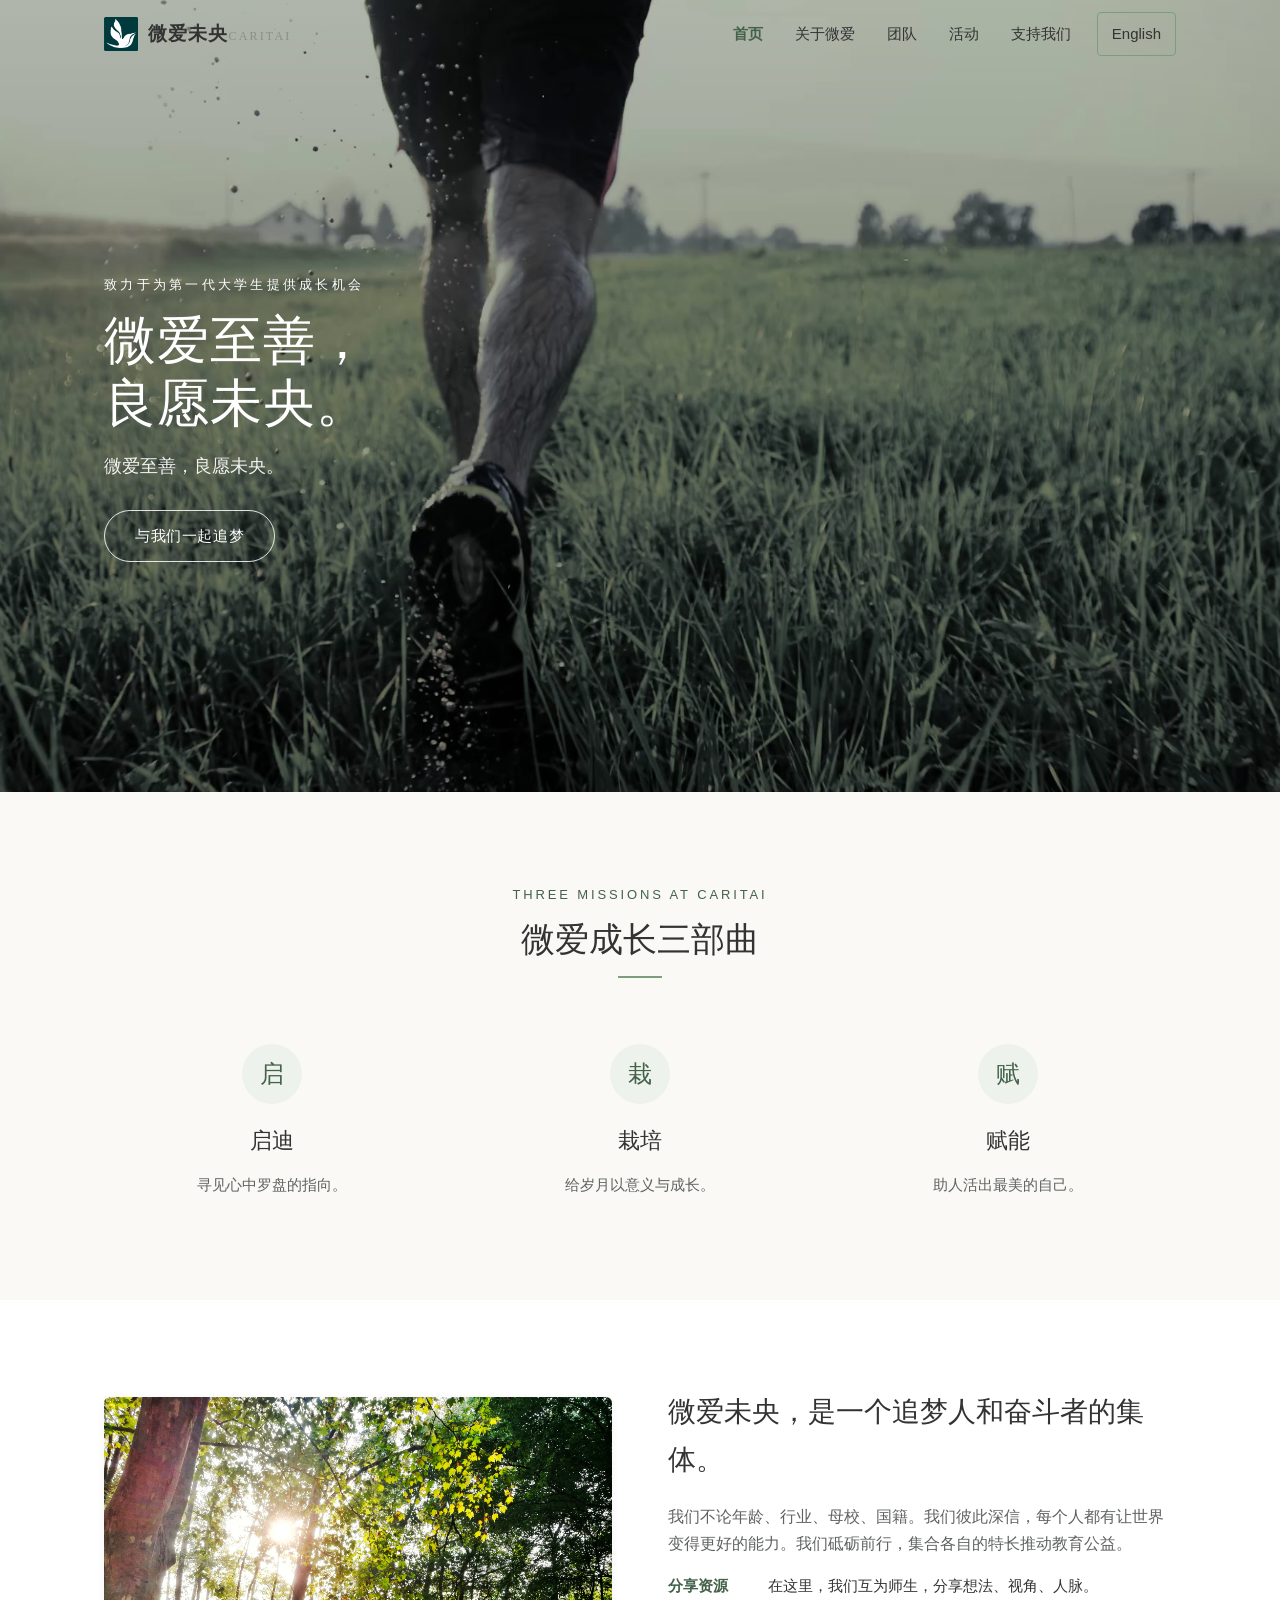
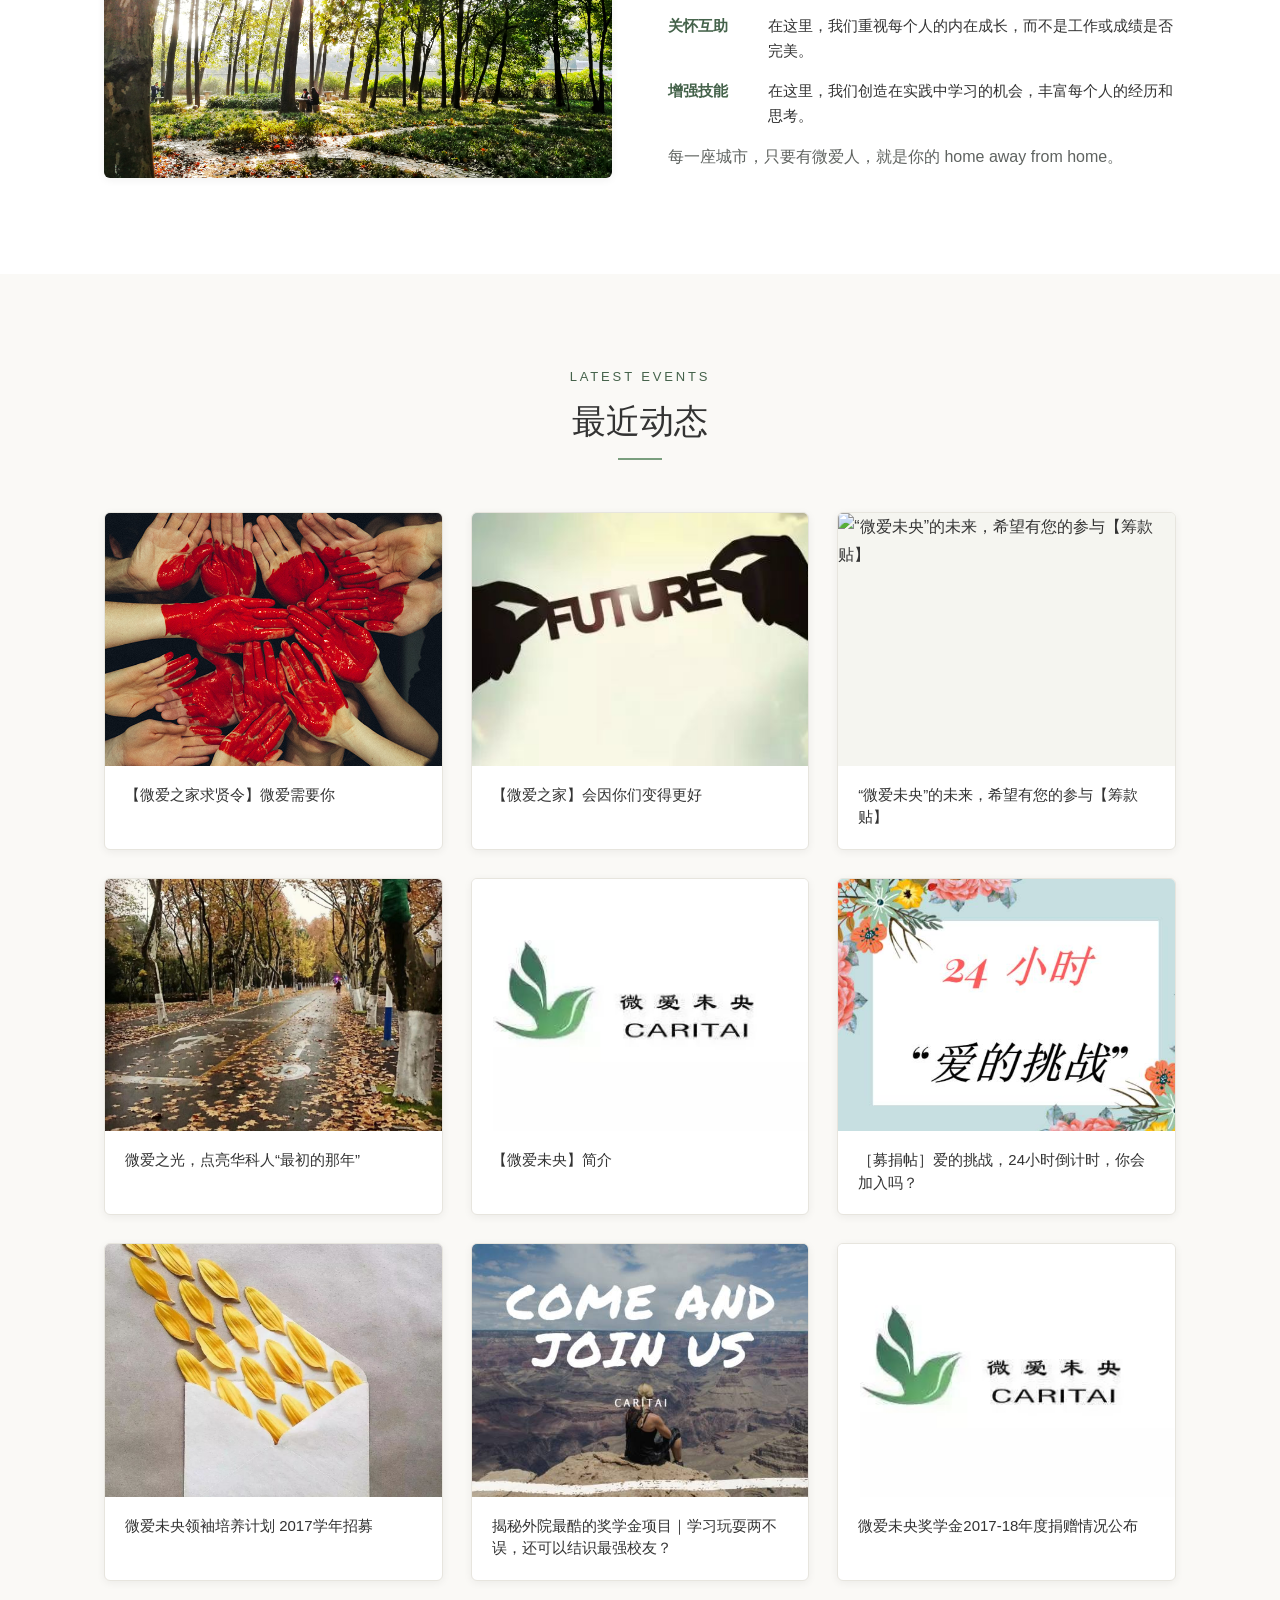
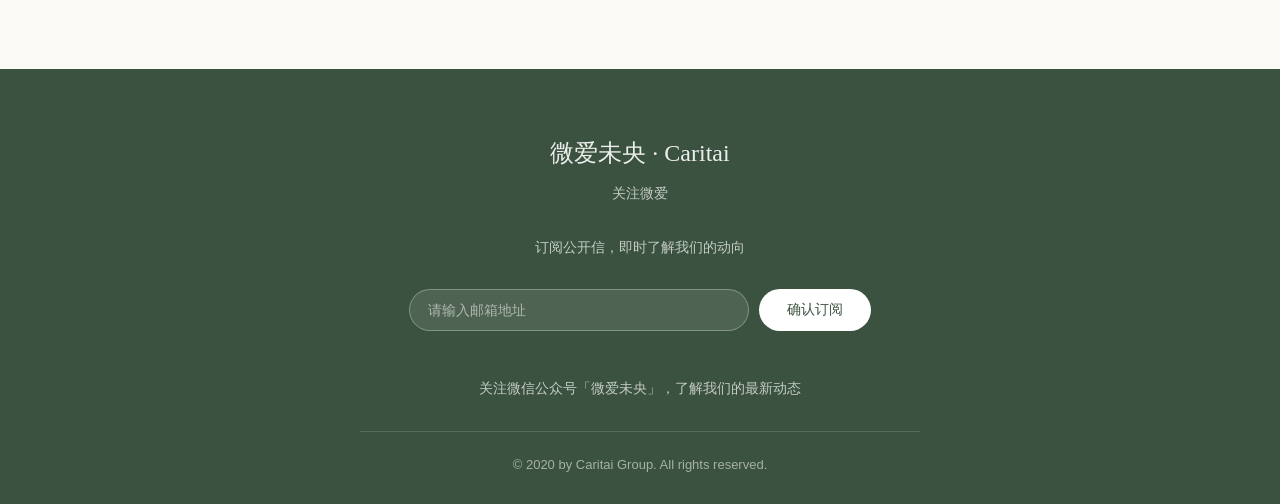
==== index.html @ 92d46424 "初始提交：微爱未央 Caritai 静态站点（含首页视频背景、团队详情弹窗、里程碑）" ====
<!DOCTYPE html>
<html lang="zh-CN" data-page="home" data-lang="zh">
<head>
<meta charset="UTF-8">
<meta name="viewport" content="width=device-width, initial-scale=1.0">
<title>微爱未央 Caritai</title>
<meta name="description" content="微爱未央（Caritai）致力于为第一代大学生提供成长机会，通过经济、文化与社会资源的支持，帮助学生发挥潜能、回馈社会。">
<link rel="stylesheet" href="css/style.css">
</head>
<body>

<header class="site-header">
  <div class="container">
    <nav class="nav" id="nav"></nav>
  </div>
</header>

<main>
  <!-- 首屏 -->
  <section class="hero">
    <video class="hero-video" autoplay muted loop playsinline poster="assets/pages/home_1.jpg">
      <source src="assets/hero-bg.mp4" type="video/mp4">
    </video>
    <div class="container">
      <div class="hero-content">
        <p class="eyebrow" style="color:#fff;letter-spacing:.25em;">致力于为第一代大学生提供成长机会</p>
        <h1>微爱至善，<br>良愿未央。</h1>
        <p class="hero-sub">微爱至善，良愿未央。</p>
        <a class="btn" href="#more">与我们一起追梦</a>
      </div>
    </div>
  </section>

  <!-- 微爱成长三部曲 -->
  <section class="section" id="more">
    <div class="container">
      <div class="section-head">
        <span class="eyebrow">Three missions at Caritai</span>
        <h2 class="section-title">微爱成长三部曲</h2>
        <div class="section-divider"></div>
      </div>
      <div class="values">
        <div class="value-card">
          <div class="value-icon">启</div>
          <h3>启迪</h3>
          <p>寻见心中罗盘的指向。</p>
        </div>
        <div class="value-card">
          <div class="value-icon">栽</div>
          <h3>栽培</h3>
          <p>给岁月以意义与成长。</p>
        </div>
        <div class="value-card">
          <div class="value-icon">赋</div>
          <h3>赋能</h3>
          <p>助人活出最美的自己。</p>
        </div>
      </div>
    </div>
  </section>

  <!-- 关于微爱 -->
  <section class="section" style="background:#fff;">
    <div class="container">
      <div class="split">
        <div class="split-media">
          <img src="assets/pages/home_2.jpg" alt="微爱学生活动" onerror="this.onerror=null;this.style.display='none';">
        </div>
        <div class="split-body">
          <h2>微爱未央，是一个追梦人和奋斗者的集体。</h2>
          <p>我们不论年龄、行业、母校、国籍。我们彼此深信，每个人都有让世界变得更好的能力。我们砥砺前行，集合各自的特长推动教育公益。</p>
          <div class="point"><strong>分享资源</strong>在这里，我们互为师生，分享想法、视角、人脉。</div>
          <div class="point"><strong>关怀互助</strong>在这里，我们重视每个人的内在成长，而不是工作或成绩是否完美。</div>
          <div class="point"><strong>增强技能</strong>在这里，我们创造在实践中学习的机会，丰富每个人的经历和思考。</div>
          <p>每一座城市，只要有微爱人，就是你的 home away from home。</p>
        </div>
      </div>
    </div>
  </section>

  <!-- 最近动态 -->
  <section class="section">
    <div class="container">
      <div class="section-head">
        <span class="eyebrow">Latest events</span>
        <h2 class="section-title">最近动态</h2>
        <div class="section-divider"></div>
      </div>
      <div class="news-grid">
        <a class="news-card" href="https://mp.weixin.qq.com/s/_KX9UbaXSjNeA0XaeYvghg" target="_blank" rel="noopener">
          <div class="news-thumb"><img src="assets/pages/home_4.jpg" alt="【微爱之家求贤令】微爱需要你" loading="lazy"></div>
          <div class="news-body"><div class="news-title">【微爱之家求贤令】微爱需要你</div></div>
        </a>
        <a class="news-card" href="https://mp.weixin.qq.com/s/3NUUa5WqYzIksujyQUHCJg" target="_blank" rel="noopener">
          <div class="news-thumb"><img src="assets/pages/home_5.jpg" alt="【微爱之家】会因你们变得更好" loading="lazy"></div>
          <div class="news-body"><div class="news-title">【微爱之家】会因你们变得更好</div></div>
        </a>
        <a class="news-card" href="https://mp.weixin.qq.com/s/LAV85Otgo0oUnOvWrFol2w" target="_blank" rel="noopener">
          <div class="news-thumb"><img src="assets/pages/home_6.jpg" alt="“微爱未央”的未来，希望有您的参与【筹款贴】" loading="lazy"></div>
          <div class="news-body"><div class="news-title">“微爱未央”的未来，希望有您的参与【筹款贴】</div></div>
        </a>
        <a class="news-card" href="https://mp.weixin.qq.com/s/LAPJwlOethRJ9r-nQQff_A" target="_blank" rel="noopener">
          <div class="news-thumb"><img src="assets/pages/home_7.jpg" alt="微爱之光，点亮华科人“最初的那年”" loading="lazy"></div>
          <div class="news-body"><div class="news-title">微爱之光，点亮华科人“最初的那年”</div></div>
        </a>
        <a class="news-card" href="https://mp.weixin.qq.com/s/zxIM2pmkl_OotqUcPSjIIw" target="_blank" rel="noopener">
          <div class="news-thumb"><img src="assets/pages/home_8.jpg" alt="【微爱未央】简介" loading="lazy"></div>
          <div class="news-body"><div class="news-title">【微爱未央】简介</div></div>
        </a>
        <a class="news-card" href="https://mp.weixin.qq.com/s/5JD7G_2FHcYrOinubs5HXQ" target="_blank" rel="noopener">
          <div class="news-thumb"><img src="assets/pages/home_9.jpg" alt="［募捐帖］爱的挑战，24小时倒计时，你会加入吗？" loading="lazy"></div>
          <div class="news-body"><div class="news-title">［募捐帖］爱的挑战，24小时倒计时，你会加入吗？</div></div>
        </a>
        <a class="news-card" href="https://mp.weixin.qq.com/s/xByHPrYgWTCrO7lWtv2cIA" target="_blank" rel="noopener">
          <div class="news-thumb"><img src="assets/pages/home_10.jpg" alt="微爱未央领袖培养计划 2017学年招募" loading="lazy"></div>
          <div class="news-body"><div class="news-title">微爱未央领袖培养计划 2017学年招募</div></div>
        </a>
        <a class="news-card" href="https://mp.weixin.qq.com/s/MlDUzDtYpQ3wRVEVgUyvFg" target="_blank" rel="noopener">
          <div class="news-thumb"><img src="assets/pages/home_11.jpg" alt="揭秘外院最酷的奖学金项目" loading="lazy"></div>
          <div class="news-body"><div class="news-title">揭秘外院最酷的奖学金项目｜学习玩耍两不误，还可以结识最强校友？</div></div>
        </a>
        <a class="news-card" href="https://mp.weixin.qq.com/s/4o5IX799noNTnC2APyzSYA" target="_blank" rel="noopener">
          <div class="news-thumb"><img src="assets/pages/home_8.jpg" alt="微爱未央奖学金2017-18年度捐赠情况公布" loading="lazy"></div>
          <div class="news-body"><div class="news-title">微爱未央奖学金2017-18年度捐赠情况公布</div></div>
        </a>
      </div>
    </div>
  </section>
</main>

<footer class="site-footer" id="footer"></footer>
<script src="js/main.js"></script>
</body>
</html>
---- css/style.css ----
/* ==========================================================================
   微爱未央 Caritai —— 全局样式
   配色取自原站：鼠尾草绿 + 米白，克制的人文主义风格
   ========================================================================== */

:root {
  --green: #5a7c5a;
  --green-deep: #44624a;
  --green-dark: #3a523f;
  --green-light: #7a9e7e;
  --green-pale: #eef2ec;
  --cream: #faf9f6;
  --cream-warm: #f5f5f0;
  --ink: #333333;
  --ink-soft: #5f6360;
  --ink-muted: #8a8f88;
  --white: #ffffff;
  --line: #e7e5de;

  --serif: Georgia, "Songti SC", "STSong", "SimSun", "Noto Serif SC", serif;
  --sans: -apple-system, BlinkMacSystemFont, "Segoe UI", "PingFang SC",
          "Hiragino Sans GB", "Microsoft YaHei", "Helvetica Neue", Arial, sans-serif;

  --maxw: 1120px;
  --radius: 6px;
  --shadow-sm: 0 2px 8px rgba(0, 0, 0, 0.06);
  --shadow-md: 0 10px 30px rgba(0, 0, 0, 0.10);
}

* { margin: 0; padding: 0; box-sizing: border-box; }

html { scroll-behavior: smooth; }

body {
  font-family: var(--sans);
  color: var(--ink);
  background: var(--cream);
  line-height: 1.7;
  -webkit-font-smoothing: antialiased;
  text-rendering: optimizeLegibility;
}

img { display: block; max-width: 100%; }
a { color: inherit; text-decoration: none; }
ul, ol { list-style: none; }

.container {
  width: 100%;
  max-width: var(--maxw);
  margin: 0 auto;
  padding: 0 24px;
}

/* ==========================================================================
   导航栏
   ========================================================================== */
.site-header {
  position: fixed;
  top: 0; left: 0; right: 0;
  z-index: 100;
  transition: background .3s ease, box-shadow .3s ease;
}

.site-header.scrolled {
  background: rgba(250, 249, 246, .96);
  box-shadow: 0 1px 0 var(--line);
}

.nav {
  display: flex;
  align-items: center;
  justify-content: space-between;
  height: 68px;
}

.brand {
  display: flex;
  align-items: center;
  gap: 10px;
  font-family: var(--serif);
  font-size: 19px;
  letter-spacing: .06em;
  color: var(--ink);
}

.brand img { height: 34px; width: 34px; object-fit: contain; }
.brand .brand-zh { font-weight: 600; }
.brand .brand-en { font-size: 12px; color: var(--ink-muted); letter-spacing: .18em; }

.nav-links {
  display: flex;
  align-items: center;
  gap: 4px;
}

.nav-links a {
  display: inline-block;
  padding: 8px 14px;
  font-size: 15px;
  color: var(--ink);
  border-radius: 4px;
  transition: color .2s ease, background .2s ease;
}

.nav-links a:hover { color: var(--green-deep); background: var(--green-pale); }
.nav-links a.active { color: var(--green-deep); font-weight: 600; }

.nav-lang {
  margin-left: 8px;
  padding: 7px 14px;
  font-size: 13px;
  color: var(--green-deep);
  border: 1px solid var(--green-light);
  border-radius: 999px;
  transition: background .2s ease, color .2s ease;
}

.nav-lang:hover { background: var(--green-deep); color: #fff; }

.nav-toggle {
  display: none;
  flex-direction: column;
  gap: 5px;
  padding: 8px;
  background: none;
  border: 0;
  cursor: pointer;
}

.nav-toggle span {
  width: 22px; height: 2px;
  background: var(--ink);
  transition: transform .25s ease, opacity .25s ease;
}

/* ==========================================================================
   Hero 首屏
   ========================================================================== */
.hero {
  position: relative;
  min-height: 88vh;
  display: flex;
  align-items: center;
  color: #fff;
  background-size: cover;
  background-position: center;
  overflow: hidden;
}

.hero::before {
  content: "";
  position: absolute;
  inset: 0;
  background: linear-gradient(180deg, rgba(0,0,0,.18) 0%, rgba(0,0,0,.42) 100%);
  z-index: 1;
}

.hero-video {
  position: absolute;
  inset: 0;
  width: 100%;
  height: 100%;
  object-fit: cover;
  z-index: 0;
}

.hero .container { position: relative; z-index: 2; }

.hero-content { max-width: 660px; padding-top: 40px; }

.hero h1 {
  font-family: var(--serif);
  font-size: 52px;
  line-height: 1.22;
  font-weight: 500;
  letter-spacing: .02em;
  margin-bottom: 16px;
}

.hero .hero-sub {
  font-size: 18px;
  line-height: 1.7;
  color: rgba(255,255,255,.92);
  margin-bottom: 28px;
}

.btn {
  display: inline-block;
  padding: 12px 30px;
  font-size: 15px;
  letter-spacing: .04em;
  color: #fff;
  border: 1.5px solid rgba(255,255,255,.85);
  border-radius: 999px;
  cursor: pointer;
  transition: background .2s ease, color .2s ease, border-color .2s ease;
}

.btn:hover { background: #fff; color: var(--green-dark); border-color: #fff; }

.btn-solid {
  background: var(--green-deep);
  border-color: var(--green-deep);
  color: #fff;
}
.btn-solid:hover { background: var(--green-dark); border-color: var(--green-dark); color: #fff; }

/* ==========================================================================
   通用区块
   ========================================================================== */
.section { padding: 88px 0; }
.section-tight { padding: 60px 0; }

.section-head {
  text-align: center;
  max-width: 640px;
  margin: 0 auto 52px;
}

.section-title {
  font-family: var(--serif);
  font-size: 34px;
  line-height: 1.3;
  font-weight: 500;
  color: var(--ink);
  margin-bottom: 14px;
}

.section-title.en { letter-spacing: .02em; }

.section-lead {
  font-size: 16px;
  color: var(--ink-soft);
  line-height: 1.8;
}

.eyebrow {
  display: inline-block;
  font-size: 13px;
  letter-spacing: .22em;
  text-transform: uppercase;
  color: var(--green-deep);
  margin-bottom: 12px;
}

.section-divider {
  width: 44px; height: 2px;
  background: var(--green-light);
  margin: 14px auto 18px;
}

/* ==========================================================================
   三列理念卡片
   ========================================================================== */
.values {
  display: grid;
  grid-template-columns: repeat(3, 1fr);
  gap: 32px;
}

.value-card {
  text-align: center;
  padding: 14px 10px;
}

.value-card .value-icon {
  width: 60px; height: 60px;
  margin: 0 auto 18px;
  border-radius: 50%;
  background: var(--green-pale);
  display: flex;
  align-items: center;
  justify-content: center;
  font-family: var(--serif);
  font-size: 24px;
  color: var(--green-deep);
}

.value-card h3 {
  font-family: var(--serif);
  font-size: 22px;
  font-weight: 500;
  margin-bottom: 12px;
  color: var(--ink);
}

.value-card p {
  font-size: 15px;
  color: var(--ink-soft);
  line-height: 1.75;
}

/* ==========================================================================
   图文交替区
   ========================================================================== */
.split {
  display: grid;
  grid-template-columns: 1fr 1fr;
  gap: 56px;
  align-items: center;
}

.split.reverse .split-media { order: 2; }
.split.reverse .split-body { order: 1; }

.split-media img {
  width: 100%;
  border-radius: var(--radius);
  object-fit: cover;
  box-shadow: var(--shadow-sm);
}

.split-body h2 {
  font-family: var(--serif);
  font-size: 28px;
  font-weight: 500;
  margin-bottom: 20px;
}

.split-body p { color: var(--ink-soft); margin-bottom: 16px; }

.split-body .point {
  display: flex;
  gap: 12px;
  margin: 14px 0;
  font-size: 15px;
  color: var(--ink);
}

.split-body .point strong { color: var(--green-deep); font-weight: 600; min-width: 88px; }

/* ==========================================================================
   新闻卡片网格
   ========================================================================== */
.news-grid {
  display: grid;
  grid-template-columns: repeat(3, 1fr);
  gap: 28px;
}

.news-card {
  background: #fff;
  border-radius: var(--radius);
  overflow: hidden;
  box-shadow: var(--shadow-sm);
  transition: transform .25s ease, box-shadow .25s ease;
  border: 1px solid var(--line);
}

.news-card:hover {
  transform: translateY(-4px);
  box-shadow: var(--shadow-md);
}

.news-card .news-thumb {
  aspect-ratio: 4 / 3;
  overflow: hidden;
  background: var(--cream-warm);
}

.news-card .news-thumb img {
  width: 100%; height: 100%;
  object-fit: cover;
  transition: transform .4s ease;
}

.news-card:hover .news-thumb img { transform: scale(1.05); }

.news-card .news-body { padding: 18px 20px 20px; }

.news-card .news-title {
  font-size: 15px;
  line-height: 1.5;
  color: var(--ink);
  font-weight: 500;
}

/* ==========================================================================
   分隔色条
   ========================================================================== */
.ribbon {
  height: 10px;
  background: var(--green);
}

/* ==========================================================================
   页脚
   ========================================================================== */
.site-footer {
  background: var(--green-dark);
  color: rgba(255,255,255,.9);
  padding: 64px 0 28px;
}

.footer-inner { text-align: center; max-width: 560px; margin: 0 auto; }

.footer-title {
  font-family: var(--serif);
  font-size: 24px;
  font-weight: 400;
  margin-bottom: 8px;
}

.footer-sub {
  font-size: 14px;
  color: rgba(255,255,255,.7);
  margin-bottom: 30px;
}

.subscribe {
  display: flex;
  gap: 10px;
  justify-content: center;
  margin-bottom: 46px;
}

.subscribe input {
  flex: 1;
  max-width: 340px;
  padding: 12px 18px;
  border: 1px solid rgba(255,255,255,.3);
  border-radius: 999px;
  background: rgba(255,255,255,.1);
  color: #fff;
  font-size: 14px;
  outline: none;
}

.subscribe input::placeholder { color: rgba(255,255,255,.55); }
.subscribe input:focus { border-color: rgba(255,255,255,.7); }

.subscribe button {
  padding: 12px 28px;
  border: 0;
  border-radius: 999px;
  background: #fff;
  color: var(--green-dark);
  font-size: 14px;
  cursor: pointer;
  transition: opacity .2s ease;
}
.subscribe button:hover { opacity: .88; }

.footer-copy {
  font-size: 13px;
  color: rgba(255,255,255,.55);
  border-top: 1px solid rgba(255,255,255,.14);
  padding-top: 22px;
}

/* ==========================================================================
   团队页
   ========================================================================== */
.page-hero {
  padding: 140px 0 64px;
  background: var(--cream-warm);
  text-align: center;
}

.page-hero h1 {
  font-family: var(--serif);
  font-size: 40px;
  font-weight: 500;
  margin-bottom: 16px;
}

.page-hero p {
  max-width: 680px;
  margin: 0 auto;
  color: var(--ink-soft);
  font-size: 16px;
}

.team-group { padding: 56px 0; }
.team-group:nth-child(even) { background: #fff; }

.team-group-head {
  text-align: center;
  max-width: 640px;
  margin: 0 auto 44px;
}

.team-group-head h2 {
  font-family: var(--serif);
  font-size: 27px;
  font-weight: 500;
  margin-bottom: 10px;
}

.team-group-head p { color: var(--ink-soft); font-size: 15px; }

.team-grid {
  display: grid;
  grid-template-columns: repeat(4, 1fr);
  gap: 40px 32px;
}

.team-member {
  display: flex;
  flex-direction: column;
  align-items: center;
  gap: 12px;
  cursor: pointer;
  background: none;
  border: 0;
  font-family: inherit;
}

.team-avatar {
  width: 120px; height: 120px;
  border-radius: 50%;
  object-fit: cover;
  box-shadow: var(--shadow-sm);
  transition: transform .25s ease, box-shadow .25s ease;
  background: var(--green-pale);
}

.team-member:hover .team-avatar {
  transform: scale(1.06);
  box-shadow: var(--shadow-md);
}

.team-name {
  font-size: 15px;
  color: var(--ink);
  text-align: center;
  line-height: 1.4;
}

/* ==========================================================================
   成员详情弹窗
   ========================================================================== */
.modal-overlay {
  position: fixed;
  inset: 0;
  z-index: 200;
  display: flex;
  align-items: center;
  justify-content: center;
  padding: 24px;
  background: rgba(20, 30, 24, .55);
  opacity: 0;
  pointer-events: none;
  transition: opacity .28s ease;
}

.modal-overlay.open { opacity: 1; pointer-events: auto; }

.modal {
  width: 100%;
  max-width: 620px;
  max-height: 86vh;
  overflow-y: auto;
  background: #fff;
  border-radius: 12px;
  box-shadow: var(--shadow-md);
  padding: 44px 44px 40px;
  transform: translateY(18px) scale(.98);
  transition: transform .28s ease;
}

.modal-overlay.open .modal { transform: translateY(0) scale(1); }

.modal-close {
  position: absolute;
  top: 18px; right: 22px;
  width: 38px; height: 38px;
  border: 0;
  background: var(--cream-warm);
  border-radius: 50%;
  font-size: 20px;
  color: var(--ink);
  cursor: pointer;
  transition: background .2s ease;
}
.modal-close:hover { background: var(--green-pale); }

.modal { position: relative; }

.modal-head {
  display: flex;
  align-items: center;
  gap: 20px;
  margin-bottom: 28px;
  padding-bottom: 24px;
  border-bottom: 1px solid var(--line);
}

.modal-avatar {
  width: 84px; height: 84px;
  border-radius: 50%;
  object-fit: cover;
  flex-shrink: 0;
  background: var(--green-pale);
}

.modal-name { font-family: var(--serif); font-size: 24px; font-weight: 500; }
.modal-group { font-size: 14px; color: var(--green-deep); margin-top: 4px; }

.modal-field { margin-bottom: 22px; }

.modal-field .field-label {
  font-size: 14px;
  font-weight: 600;
  color: var(--green-dark);
  letter-spacing: .02em;
  margin-bottom: 8px;
}

.modal-field .field-value {
  font-size: 15px;
  color: var(--ink);
  line-height: 1.75;
  white-space: pre-line;
}

/* 里程碑（关于页） */
.milestones {
  display: flex;
  flex-wrap: wrap;
  justify-content: center;
  gap: 14px;
}

.milestone-btn {
  font-family: var(--serif);
  font-size: 20px;
  letter-spacing: .04em;
  padding: 10px 24px;
  background: transparent;
  color: var(--ink);
  border: 1.5px solid var(--line);
  border-radius: 999px;
  cursor: pointer;
  transition: background .2s ease, color .2s ease, border-color .2s ease;
}

.milestone-btn:hover {
  background: var(--green-deep);
  border-color: var(--green-deep);
  color: #fff;
}

.milestone-modal { max-width: 560px; }

.milestone-year {
  font-family: var(--serif);
  font-size: 40px;
  font-weight: 500;
  color: var(--green-deep);
  margin-bottom: 20px;
}

.milestone-items { list-style: none; }

.milestone-items li {
  position: relative;
  padding: 13px 0 13px 24px;
  font-size: 15px;
  line-height: 1.7;
  color: var(--ink);
  border-bottom: 1px solid var(--line);
}

.milestone-items li:last-child { border-bottom: 0; }

.milestone-items li::before {
  content: "";
  position: absolute;
  left: 2px;
  top: 23px;
  width: 7px;
  height: 7px;
  border-radius: 50%;
  background: var(--green-light);
}

/* ==========================================================================
   活动 / 支持 / 关于 通用
   ========================================================================== */
.prose { max-width: 760px; margin: 0 auto; }

.prose h3 {
  font-family: var(--serif);
  font-size: 23px;
  font-weight: 500;
  margin: 40px 0 16px;
  color: var(--ink);
}

.prose p { color: var(--ink-soft); margin-bottom: 16px; }

.prose ul.check li {
  position: relative;
  padding-left: 26px;
  margin-bottom: 12px;
  color: var(--ink-soft);
}
.prose ul.check li::before {
  content: "";
  position: absolute;
  left: 0; top: 8px;
  width: 8px; height: 8px;
  border-radius: 50%;
  background: var(--green-light);
}

.event-list { counter-reset: evt; }
.event-item {
  display: flex;
  gap: 20px;
  padding: 22px 0;
  border-bottom: 1px solid var(--line);
}
.event-item::before {
  counter-increment: evt;
  content: counter(evt);
  flex-shrink: 0;
  width: 40px; height: 40px;
  border-radius: 50%;
  background: var(--green-pale);
  color: var(--green-deep);
  font-family: var(--serif);
  font-size: 18px;
  display: flex;
  align-items: center;
  justify-content: center;
}
.event-item h4 { font-size: 17px; margin-bottom: 6px; }
.event-item p { font-size: 14px; color: var(--ink-soft); }

.card-row {
  display: grid;
  grid-template-columns: repeat(3, 1fr);
  gap: 28px;
}

.info-card {
  background: #fff;
  border: 1px solid var(--line);
  border-radius: var(--radius);
  padding: 28px 24px;
  box-shadow: var(--shadow-sm);
}

.info-card h4 { margin-bottom: 10px; color: var(--green-dark); }
.info-card p { font-size: 14px; color: var(--ink-soft); }

.donate-card {
  background: #fff;
  border: 1px solid var(--line);
  border-radius: var(--radius);
  padding: 26px;
  box-shadow: var(--shadow-sm);
}
.donate-card h4 { margin-bottom: 8px; }
.donate-card .pay-account {
  font-family: ui-monospace, "SFMono-Regular", Menlo, Consolas, monospace;
  font-size: 15px;
  color: var(--green-dark);
  background: var(--green-pale);
  padding: 10px 14px;
  border-radius: 6px;
  margin: 8px 0;
  word-break: break-all;
}
.donate-card .meta { font-size: 13px; color: var(--ink-muted); }

/* ==========================================================================
   讲座列表（活动页）
   ========================================================================== */
.talk-list { margin: 28px 0; }
.talk-item { padding: 20px 0; border-bottom: 1px solid var(--line); }
.talk-item:last-child { border-bottom: 0; }
.talk-meta {
  font-size: 13px;
  color: var(--green-deep);
  letter-spacing: .06em;
  text-transform: uppercase;
  margin-bottom: 6px;
}
.talk-topic {
  font-family: var(--serif);
  font-size: 19px;
  font-weight: 500;
  color: var(--ink);
}
.talk-speaker { font-size: 14px; color: var(--ink-soft); margin-top: 6px; line-height: 1.6; }

/* ==========================================================================
   响应式
   ========================================================================== */
@media (max-width: 900px) {
  .team-grid { grid-template-columns: repeat(3, 1fr); }
  .values, .news-grid, .card-row { grid-template-columns: repeat(2, 1fr); }
  .split { grid-template-columns: 1fr; gap: 36px; }
  .split.reverse .split-media { order: 0; }
  .hero h1 { font-size: 40px; }
}

@media (max-width: 640px) {
  .nav-links {
    position: fixed;
    top: 68px; left: 0; right: 0;
    flex-direction: column;
    align-items: stretch;
    background: #fff;
    box-shadow: var(--shadow-md);
    padding: 12px;
    display: none;
  }
  .nav-links.open { display: flex; }
  .nav-links a { padding: 12px 16px; }
  .nav-lang { margin: 10px 0 0; text-align: center; }
  .nav-toggle { display: flex; }

  .hero h1 { font-size: 32px; }
  .section-title { font-size: 27px; }
  .team-grid { grid-template-columns: repeat(2, 1fr); gap: 28px 16px; }
  .values, .news-grid, .card-row { grid-template-columns: 1fr; }
  .team-avatar { width: 100px; height: 100px; }
  .modal { padding: 32px 22px 28px; }
  .modal-head { flex-direction: column; text-align: center; }
}
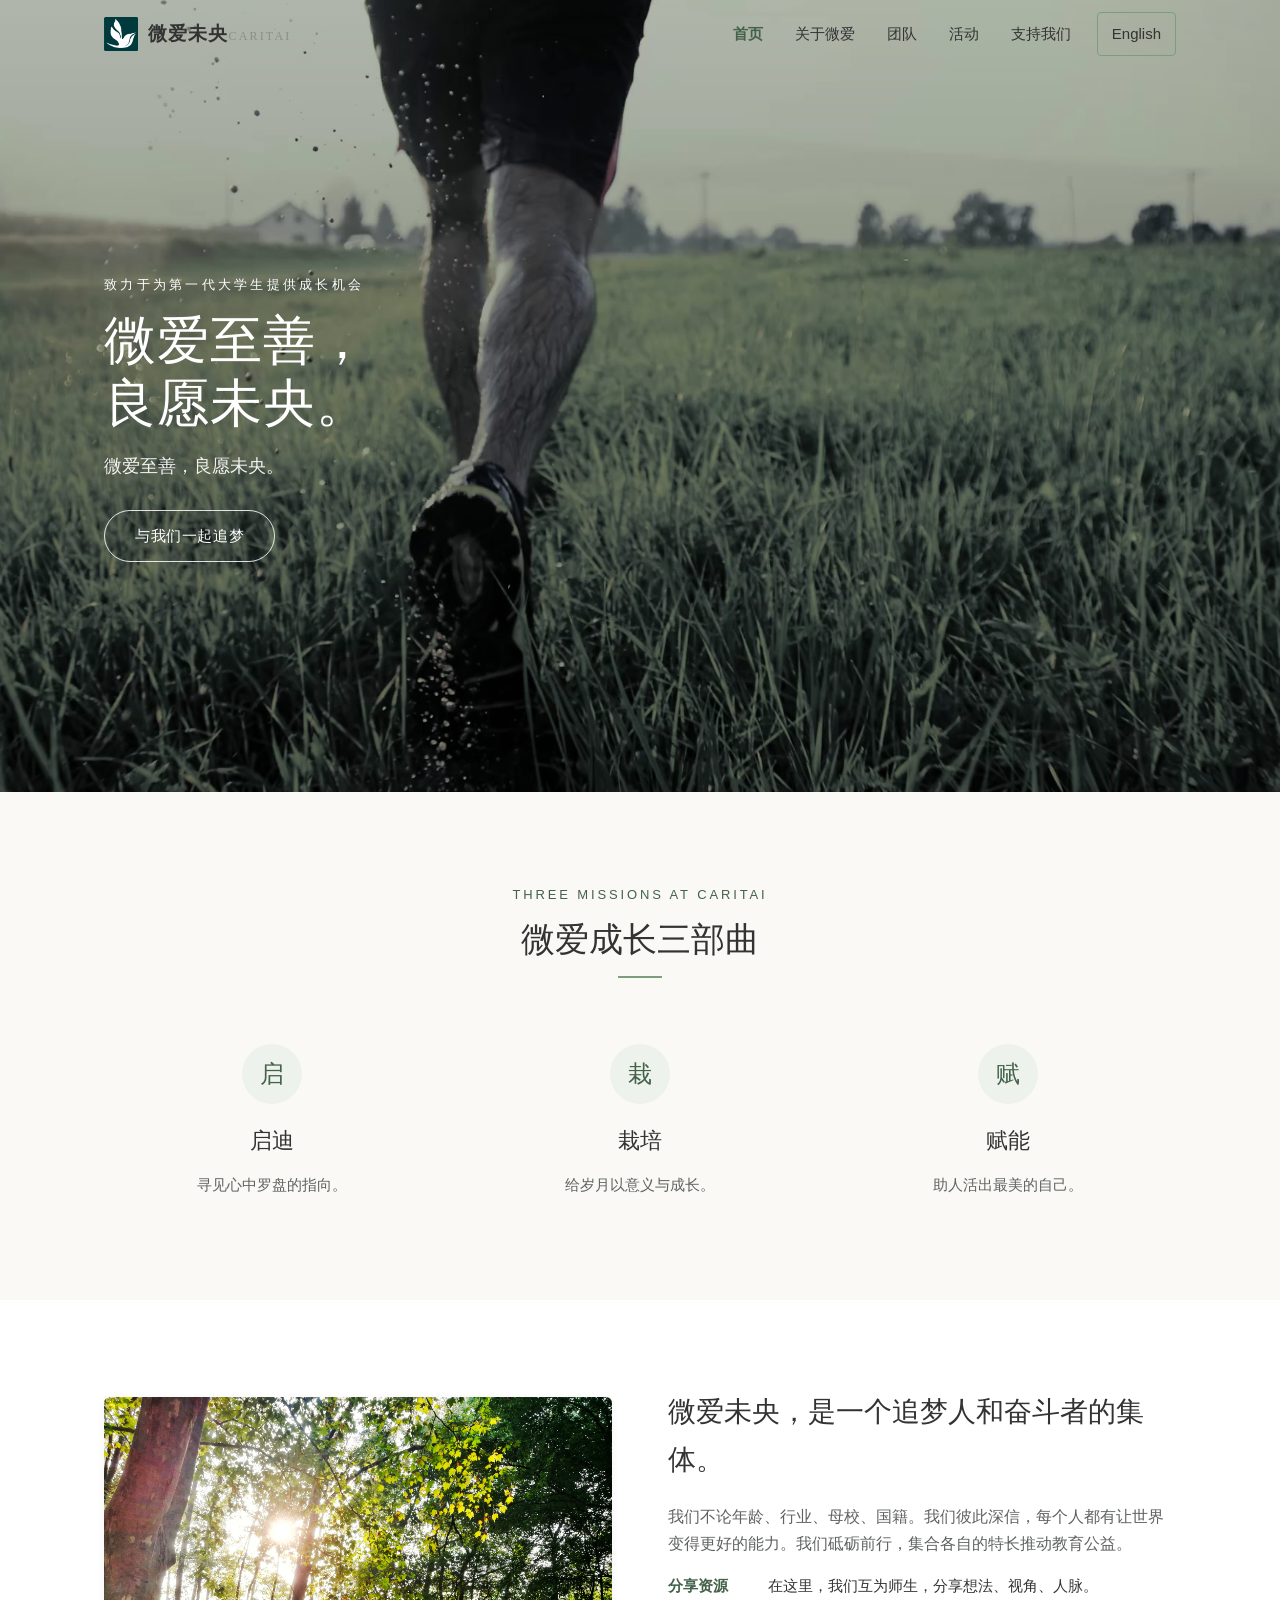
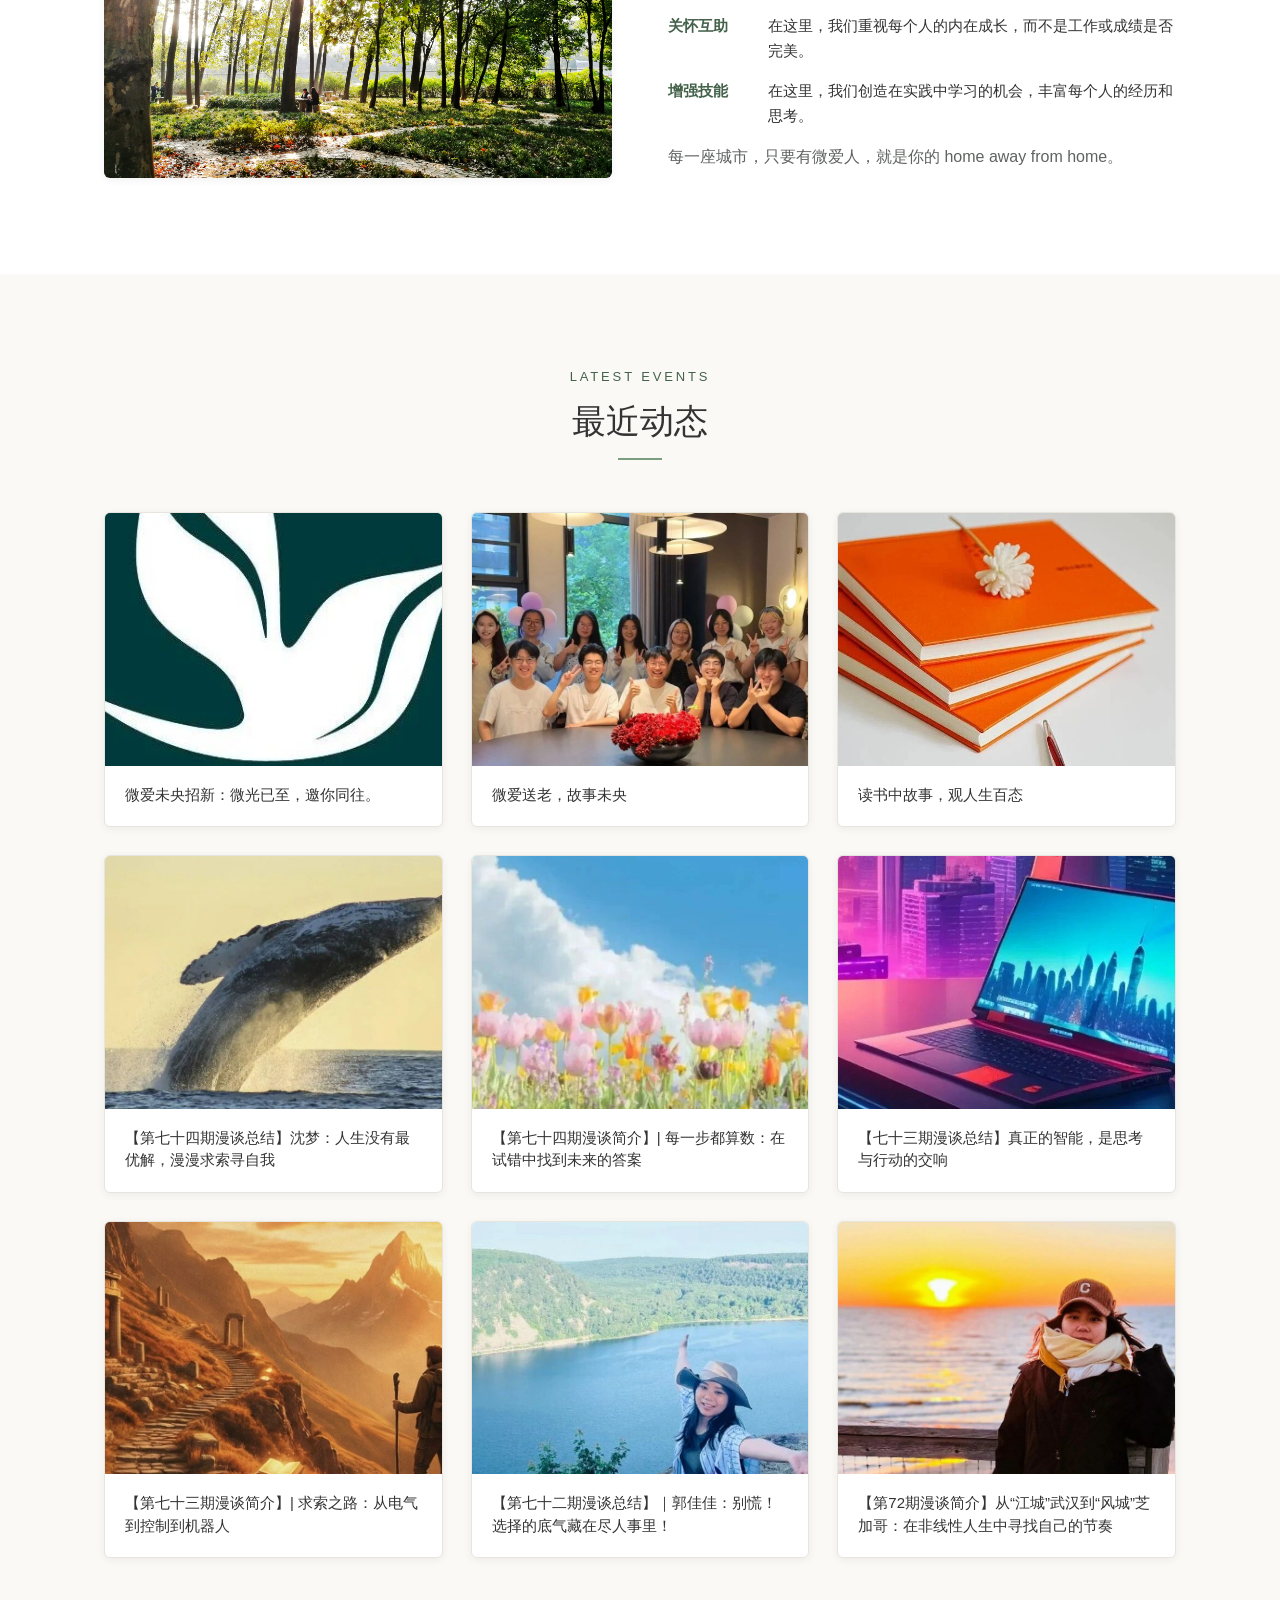
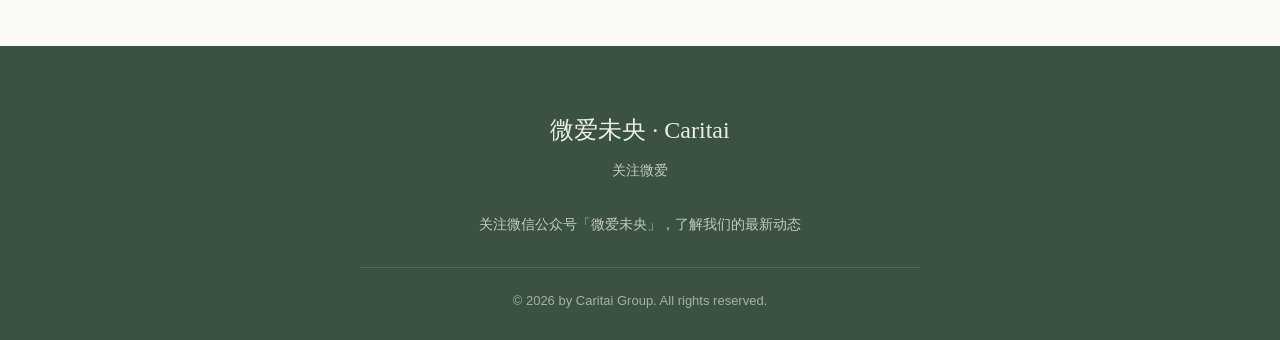
==== commit 49adf523: "修复老校友问卷题目、更新首页最近动态 补充识别并统一老校友问卷题目（当前工作与单位→职务与工作单位、加入微爱的感受、希望在毕业时成为怎样的自己等），使其与其它栏目一样突出显示；首页底部「最近动态」按活" ====
--- a/index.html
+++ b/index.html
@@ -87,41 +87,41 @@
         <div class="section-divider"></div>
       </div>
       <div class="news-grid">
-        <a class="news-card" href="https://mp.weixin.qq.com/s/_KX9UbaXSjNeA0XaeYvghg" target="_blank" rel="noopener">
-          <div class="news-thumb"><img src="assets/pages/home_4.jpg" alt="【微爱之家求贤令】微爱需要你" loading="lazy"></div>
-          <div class="news-body"><div class="news-title">【微爱之家求贤令】微爱需要你</div></div>
+        <a class="news-card" href="https://mp.weixin.qq.com/s/balibURBcczDpcS0rTQmPw" target="_blank" rel="noopener">
+          <div class="news-thumb"><img src="assets/pages/events_10.jpg" alt="微爱未央招新" loading="lazy"></div>
+          <div class="news-body"><div class="news-title">微爱未央招新：微光已至，邀你同往。</div></div>
         </a>
-        <a class="news-card" href="https://mp.weixin.qq.com/s/3NUUa5WqYzIksujyQUHCJg" target="_blank" rel="noopener">
-          <div class="news-thumb"><img src="assets/pages/home_5.jpg" alt="【微爱之家】会因你们变得更好" loading="lazy"></div>
-          <div class="news-body"><div class="news-title">【微爱之家】会因你们变得更好</div></div>
+        <a class="news-card" href="https://mp.weixin.qq.com/s/r7K16nLIm8EWXpE8fSPCCg" target="_blank" rel="noopener">
+          <div class="news-thumb"><img src="assets/pages/events_11.jpg" alt="微爱送老" loading="lazy"></div>
+          <div class="news-body"><div class="news-title">微爱送老，故事未央</div></div>
         </a>
-        <a class="news-card" href="https://mp.weixin.qq.com/s/LAV85Otgo0oUnOvWrFol2w" target="_blank" rel="noopener">
-          <div class="news-thumb"><img src="assets/pages/home_6.jpg" alt="“微爱未央”的未来，希望有您的参与【筹款贴】" loading="lazy"></div>
-          <div class="news-body"><div class="news-title">“微爱未央”的未来，希望有您的参与【筹款贴】</div></div>
+        <a class="news-card" href="https://mp.weixin.qq.com/s/TCPxrvka7h6D-lEwPCgY2A" target="_blank" rel="noopener">
+          <div class="news-thumb"><img src="assets/pages/events_12.jpg" alt="微爱读书会" loading="lazy"></div>
+          <div class="news-body"><div class="news-title">读书中故事，观人生百态</div></div>
         </a>
-        <a class="news-card" href="https://mp.weixin.qq.com/s/LAPJwlOethRJ9r-nQQff_A" target="_blank" rel="noopener">
-          <div class="news-thumb"><img src="assets/pages/home_7.jpg" alt="微爱之光，点亮华科人“最初的那年”" loading="lazy"></div>
-          <div class="news-body"><div class="news-title">微爱之光，点亮华科人“最初的那年”</div></div>
+        <a class="news-card" href="https://mp.weixin.qq.com/s/c7nZot2fseHrwGlYCevPbw" target="_blank" rel="noopener">
+          <div class="news-thumb"><img src="assets/pages/events_13.jpg" alt="第七十四期漫谈总结" loading="lazy"></div>
+          <div class="news-body"><div class="news-title">【第七十四期漫谈总结】沈梦：人生没有最优解，漫漫求索寻自我</div></div>
         </a>
-        <a class="news-card" href="https://mp.weixin.qq.com/s/zxIM2pmkl_OotqUcPSjIIw" target="_blank" rel="noopener">
-          <div class="news-thumb"><img src="assets/pages/home_8.jpg" alt="【微爱未央】简介" loading="lazy"></div>
-          <div class="news-body"><div class="news-title">【微爱未央】简介</div></div>
+        <a class="news-card" href="https://mp.weixin.qq.com/s/PlX66valSz_LYo167DUjwA" target="_blank" rel="noopener">
+          <div class="news-thumb"><img src="assets/pages/events_14.jpg" alt="第七十四期漫谈简介" loading="lazy"></div>
+          <div class="news-body"><div class="news-title">【第七十四期漫谈简介】| 每一步都算数：在试错中找到未来的答案</div></div>
         </a>
-        <a class="news-card" href="https://mp.weixin.qq.com/s/5JD7G_2FHcYrOinubs5HXQ" target="_blank" rel="noopener">
-          <div class="news-thumb"><img src="assets/pages/home_9.jpg" alt="［募捐帖］爱的挑战，24小时倒计时，你会加入吗？" loading="lazy"></div>
-          <div class="news-body"><div class="news-title">［募捐帖］爱的挑战，24小时倒计时，你会加入吗？</div></div>
+        <a class="news-card" href="https://mp.weixin.qq.com/s/SyvZ1BKLvP7kO9WJv7mDYw" target="_blank" rel="noopener">
+          <div class="news-thumb"><img src="assets/pages/events_15.jpg" alt="第七十三期漫谈总结" loading="lazy"></div>
+          <div class="news-body"><div class="news-title">【七十三期漫谈总结】真正的智能，是思考与行动的交响</div></div>
         </a>
-        <a class="news-card" href="https://mp.weixin.qq.com/s/xByHPrYgWTCrO7lWtv2cIA" target="_blank" rel="noopener">
-          <div class="news-thumb"><img src="assets/pages/home_10.jpg" alt="微爱未央领袖培养计划 2017学年招募" loading="lazy"></div>
-          <div class="news-body"><div class="news-title">微爱未央领袖培养计划 2017学年招募</div></div>
+        <a class="news-card" href="https://mp.weixin.qq.com/s/Ur8xzYMeUir6riudVeTd_Q" target="_blank" rel="noopener">
+          <div class="news-thumb"><img src="assets/pages/events_16.jpg" alt="第七十三期漫谈简介" loading="lazy"></div>
+          <div class="news-body"><div class="news-title">【第七十三期漫谈简介】| 求索之路：从电气到控制到机器人</div></div>
         </a>
-        <a class="news-card" href="https://mp.weixin.qq.com/s/MlDUzDtYpQ3wRVEVgUyvFg" target="_blank" rel="noopener">
-          <div class="news-thumb"><img src="assets/pages/home_11.jpg" alt="揭秘外院最酷的奖学金项目" loading="lazy"></div>
-          <div class="news-body"><div class="news-title">揭秘外院最酷的奖学金项目｜学习玩耍两不误，还可以结识最强校友？</div></div>
+        <a class="news-card" href="https://mp.weixin.qq.com/s/G4HsUP7BuJzunibqcmYxPg" target="_blank" rel="noopener">
+          <div class="news-thumb"><img src="assets/pages/events_17.jpg" alt="第七十二期漫谈总结" loading="lazy"></div>
+          <div class="news-body"><div class="news-title">【第七十二期漫谈总结】｜郭佳佳：别慌！选择的底气藏在尽人事里！</div></div>
         </a>
-        <a class="news-card" href="https://mp.weixin.qq.com/s/4o5IX799noNTnC2APyzSYA" target="_blank" rel="noopener">
-          <div class="news-thumb"><img src="assets/pages/home_8.jpg" alt="微爱未央奖学金2017-18年度捐赠情况公布" loading="lazy"></div>
-          <div class="news-body"><div class="news-title">微爱未央奖学金2017-18年度捐赠情况公布</div></div>
+        <a class="news-card" href="https://mp.weixin.qq.com/s/bnsnNTqCmqs3Mq-PsCJLwQ" target="_blank" rel="noopener">
+          <div class="news-thumb"><img src="assets/pages/events_18.jpg" alt="第七十二期漫谈简介" loading="lazy"></div>
+          <div class="news-body"><div class="news-title">【第72期漫谈简介】从“江城”武汉到“风城”芝加哥：在非线性人生中寻找自己的节奏</div></div>
         </a>
       </div>
     </div>
--- a/css/style.css
+++ b/css/style.css
@@ -407,40 +407,6 @@
   margin-bottom: 30px;
 }
 
-.subscribe {
-  display: flex;
-  gap: 10px;
-  justify-content: center;
-  margin-bottom: 46px;
-}
-
-.subscribe input {
-  flex: 1;
-  max-width: 340px;
-  padding: 12px 18px;
-  border: 1px solid rgba(255,255,255,.3);
-  border-radius: 999px;
-  background: rgba(255,255,255,.1);
-  color: #fff;
-  font-size: 14px;
-  outline: none;
-}
-
-.subscribe input::placeholder { color: rgba(255,255,255,.55); }
-.subscribe input:focus { border-color: rgba(255,255,255,.7); }
-
-.subscribe button {
-  padding: 12px 28px;
-  border: 0;
-  border-radius: 999px;
-  background: #fff;
-  color: var(--green-dark);
-  font-size: 14px;
-  cursor: pointer;
-  transition: opacity .2s ease;
-}
-.subscribe button:hover { opacity: .88; }
-
 .footer-copy {
   font-size: 13px;
   color: rgba(255,255,255,.55);
@@ -612,6 +578,8 @@
   color: var(--ink);
   line-height: 1.75;
   white-space: pre-line;
+  overflow-wrap: break-word;
+  word-break: break-word;
 }
 
 /* 里程碑（关于页） */
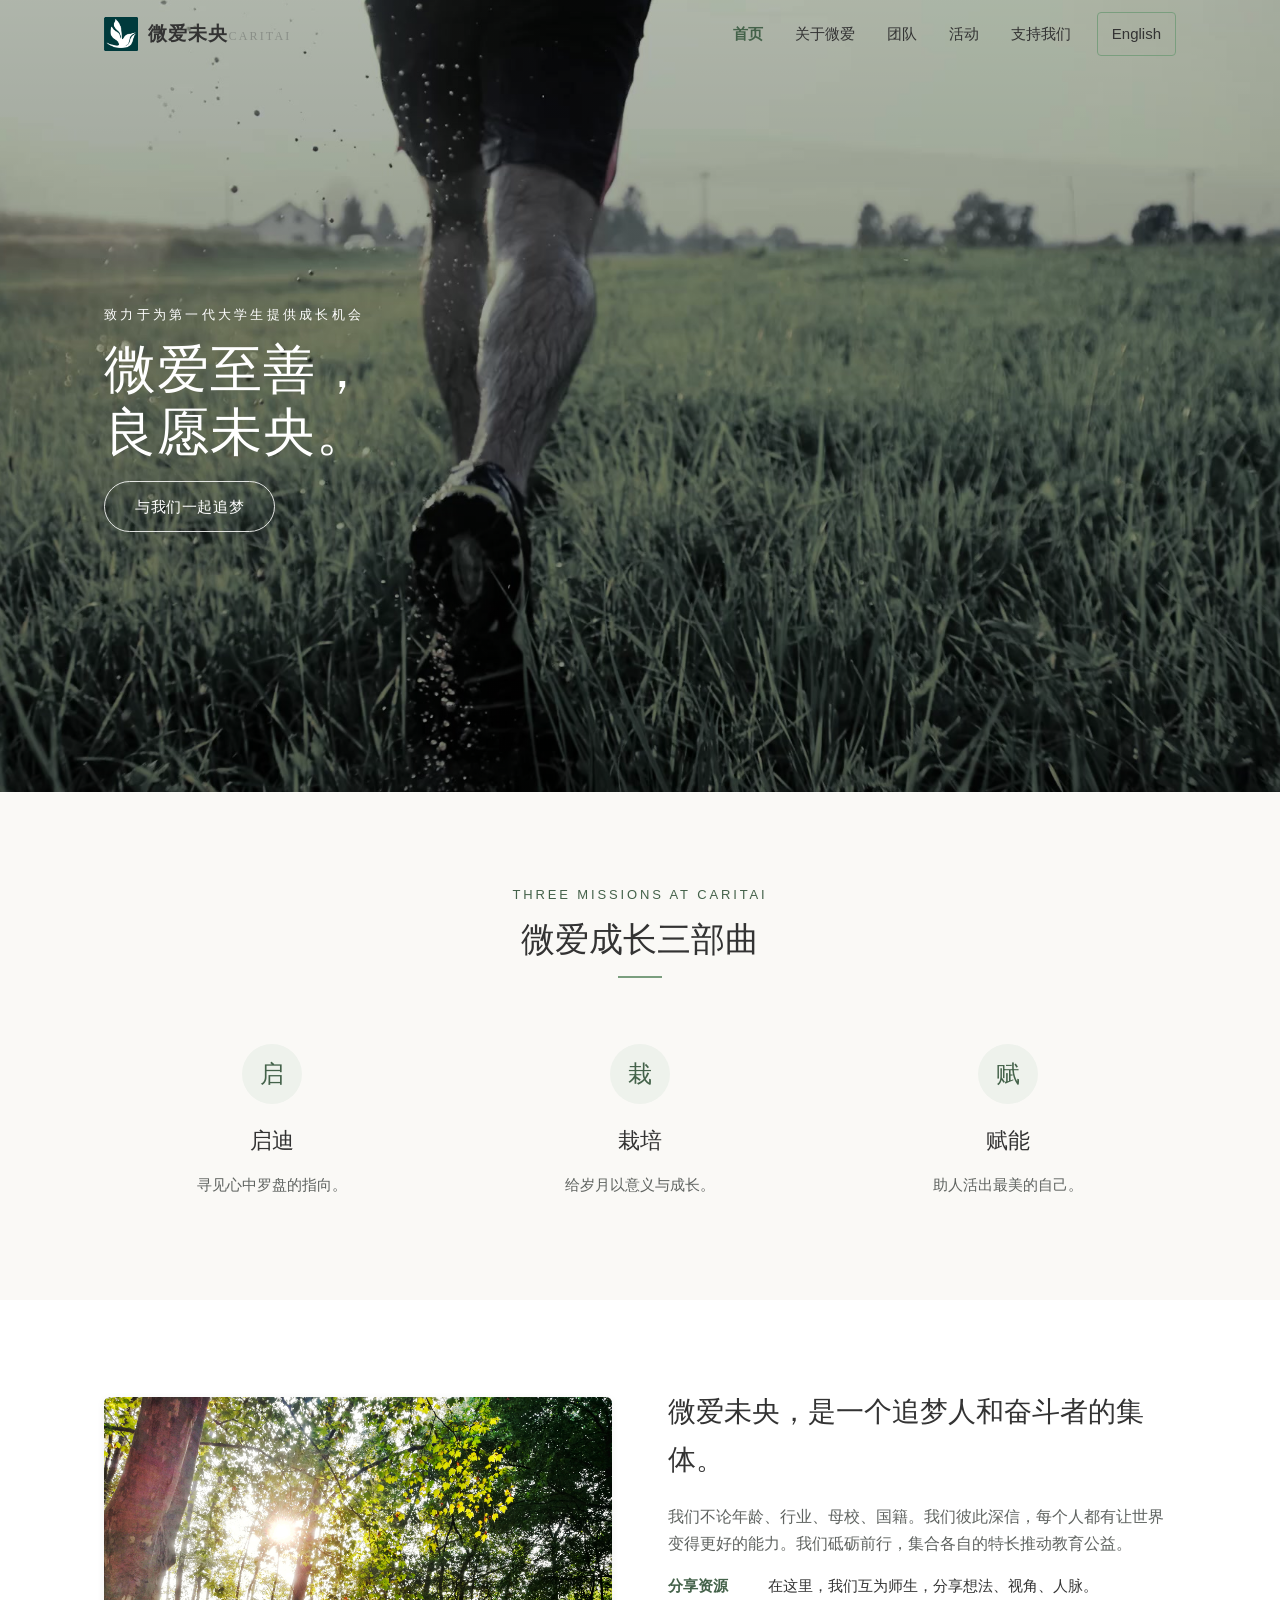
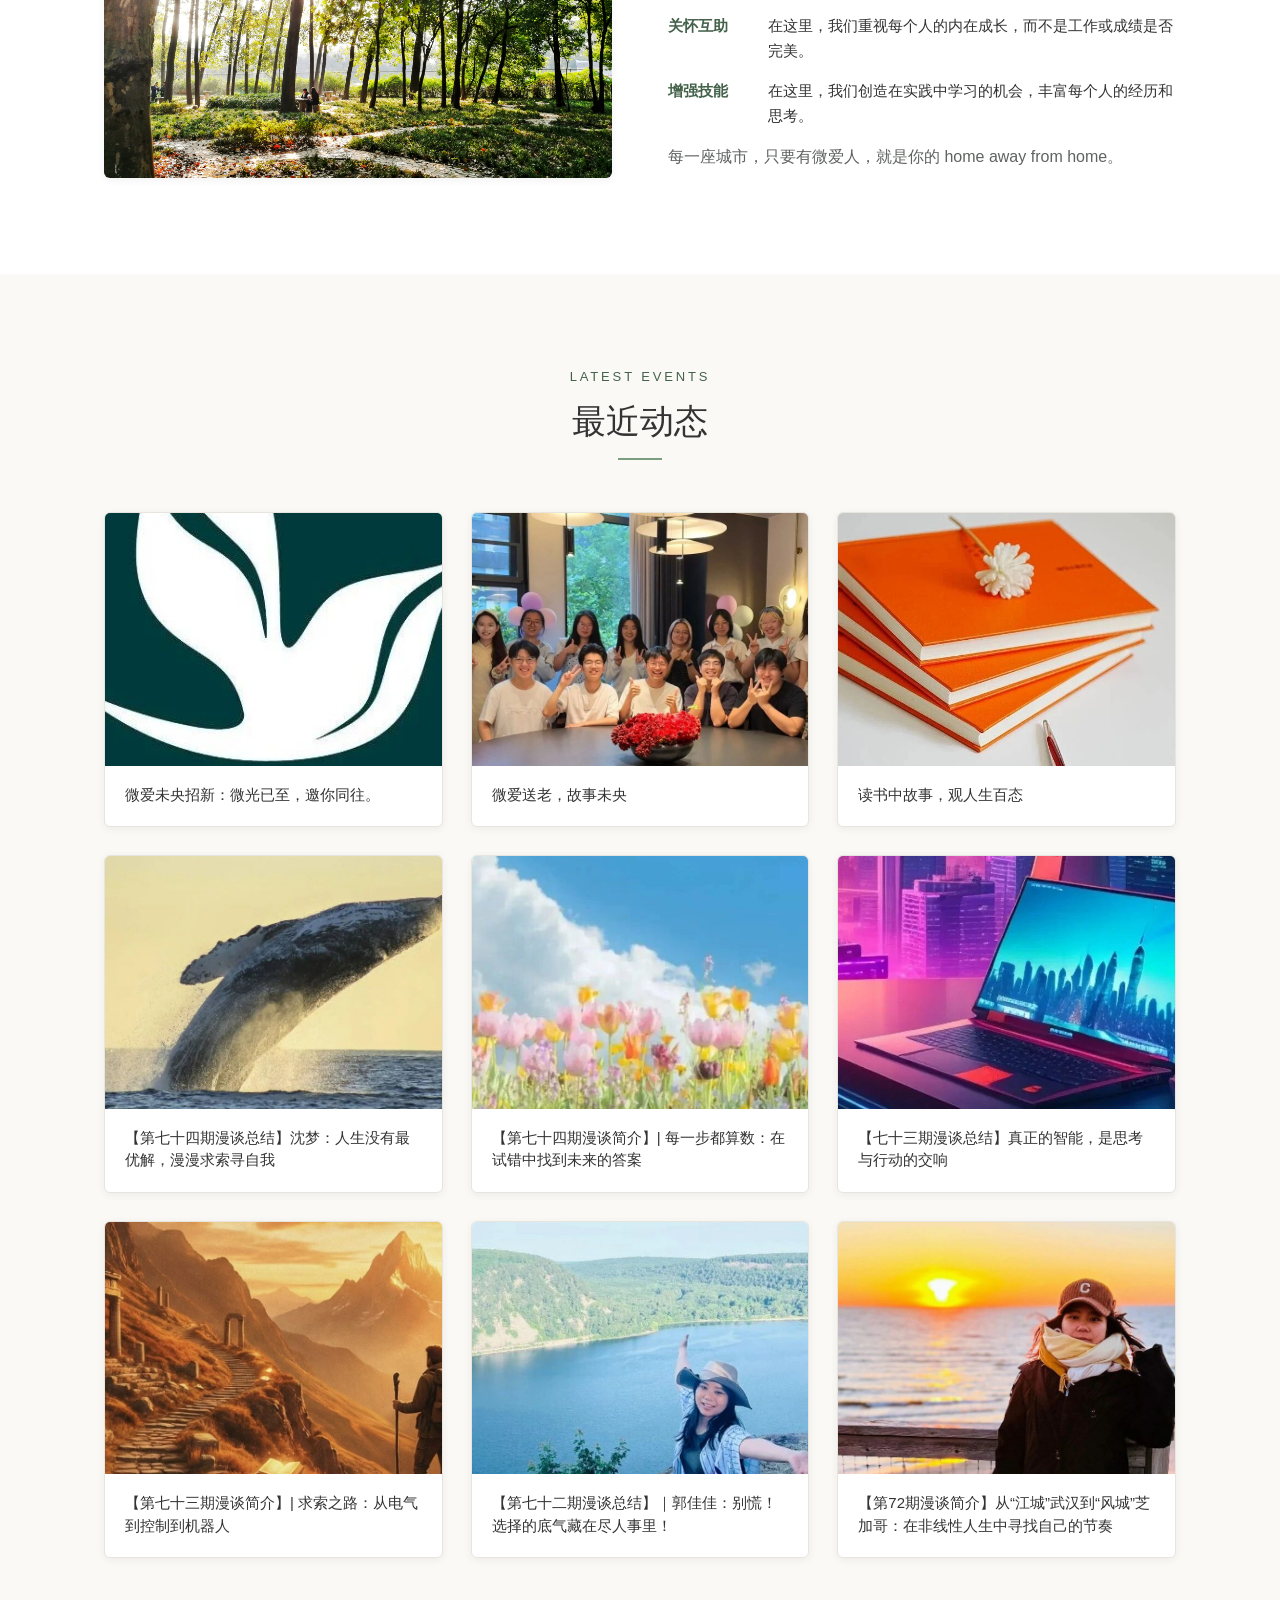
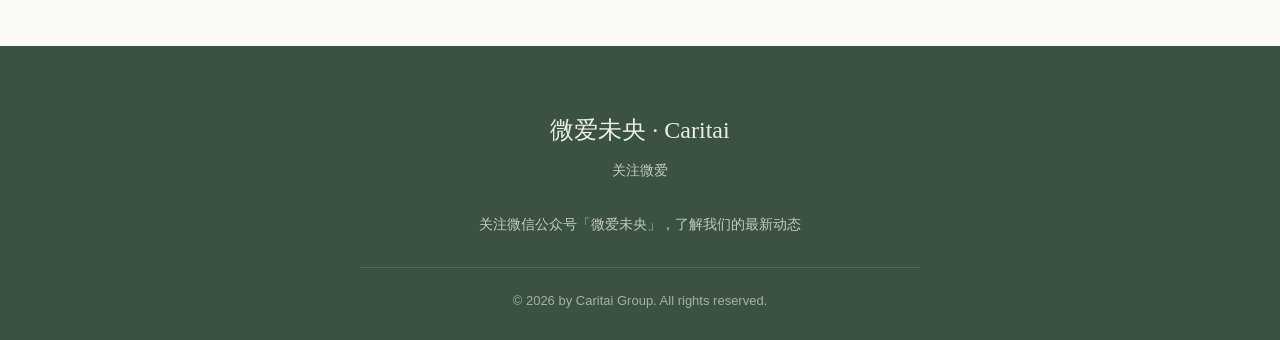
==== commit 8683a35b: "修复站内前后矛盾 —— 团队页补充微爱校友网络说明（中英文）、首页删除重复标语并将按钮统一跳转支持页、英文 About 培养数据更新为 47 人、中英文漫谈行业列表统一" ====
--- a/index.html
+++ b/index.html
@@ -25,8 +25,7 @@
       <div class="hero-content">
         <p class="eyebrow" style="color:#fff;letter-spacing:.25em;">致力于为第一代大学生提供成长机会</p>
         <h1>微爱至善，<br>良愿未央。</h1>
-        <p class="hero-sub">微爱至善，良愿未央。</p>
-        <a class="btn" href="#more">与我们一起追梦</a>
+        <a class="btn" href="contact-us.html">与我们一起追梦</a>
       </div>
     </div>
   </section>
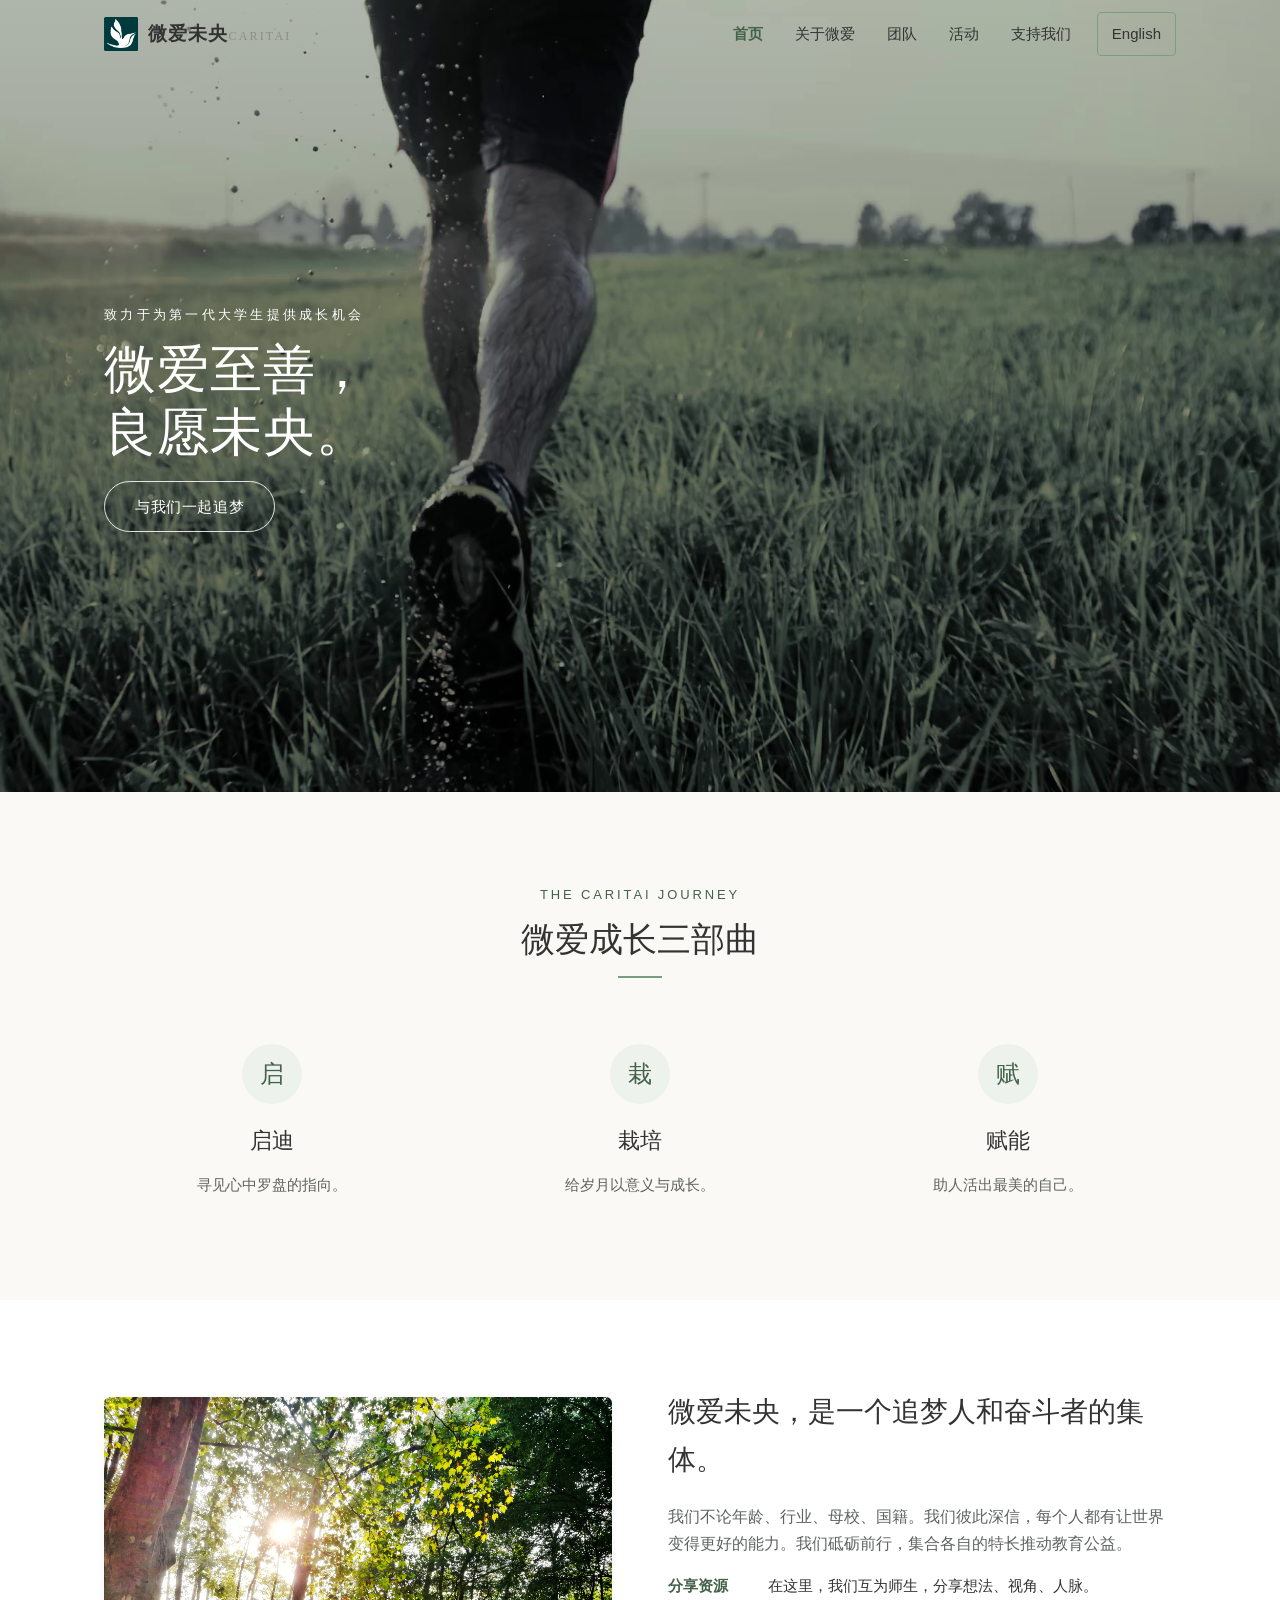
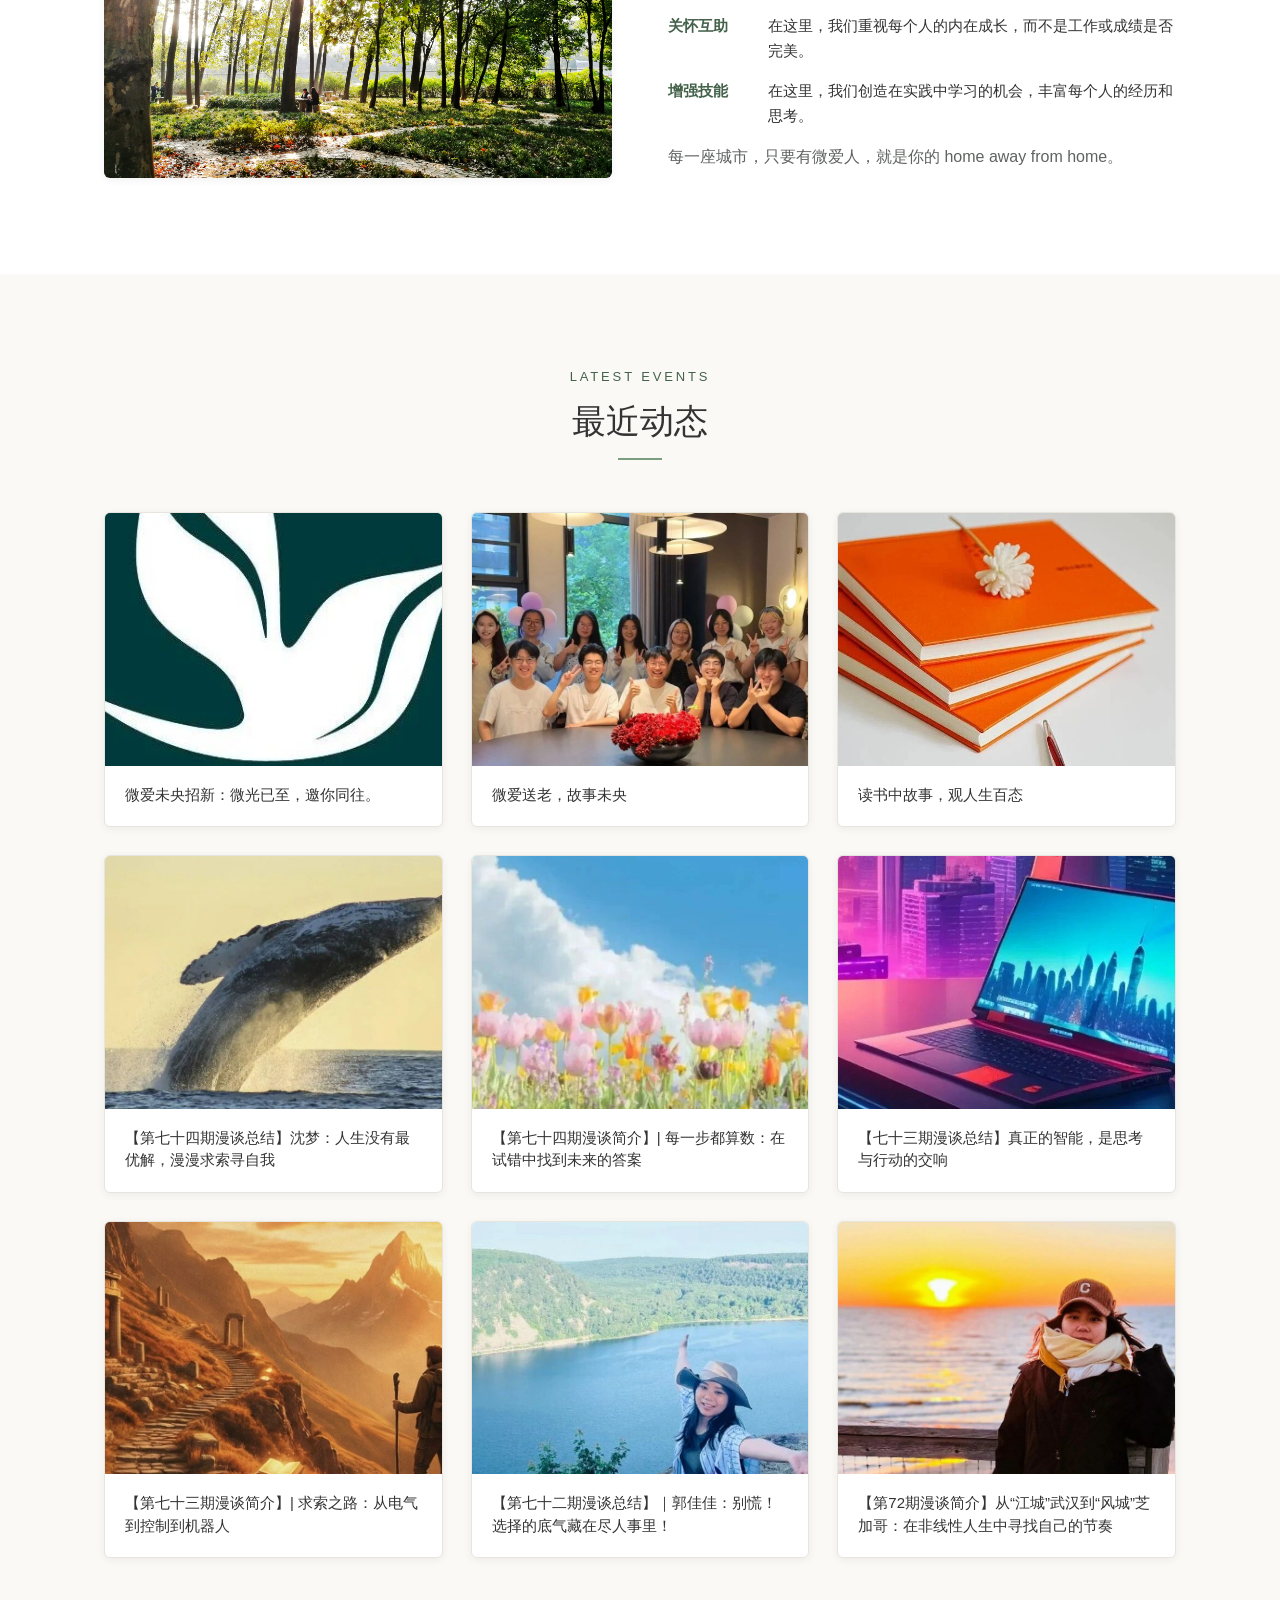
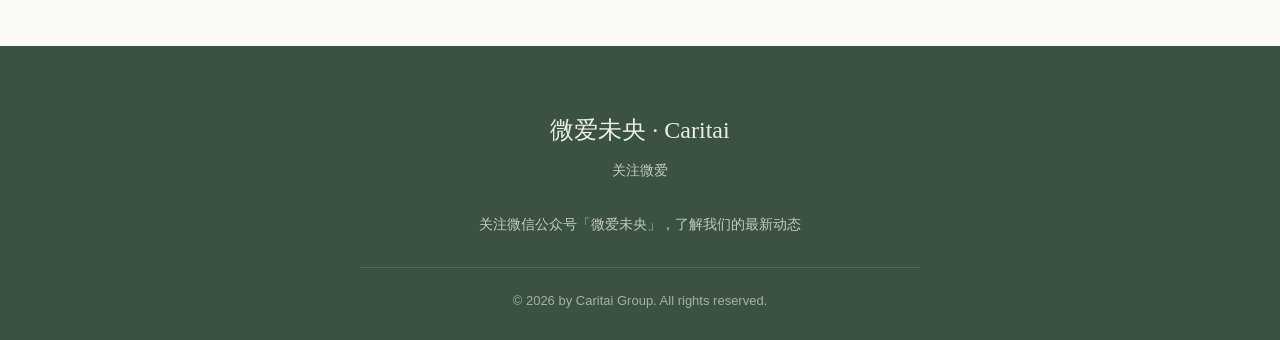
==== commit efc79ae1: "英文首页章节标题由「Three missions at Caritai」改为「The Caritai Journey」，中文首页同步更新英文小标签" ====
--- a/index.html
+++ b/index.html
@@ -34,7 +34,7 @@
   <section class="section" id="more">
     <div class="container">
       <div class="section-head">
-        <span class="eyebrow">Three missions at Caritai</span>
+        <span class="eyebrow">The Caritai Journey</span>
         <h2 class="section-title">微爱成长三部曲</h2>
         <div class="section-divider"></div>
       </div>
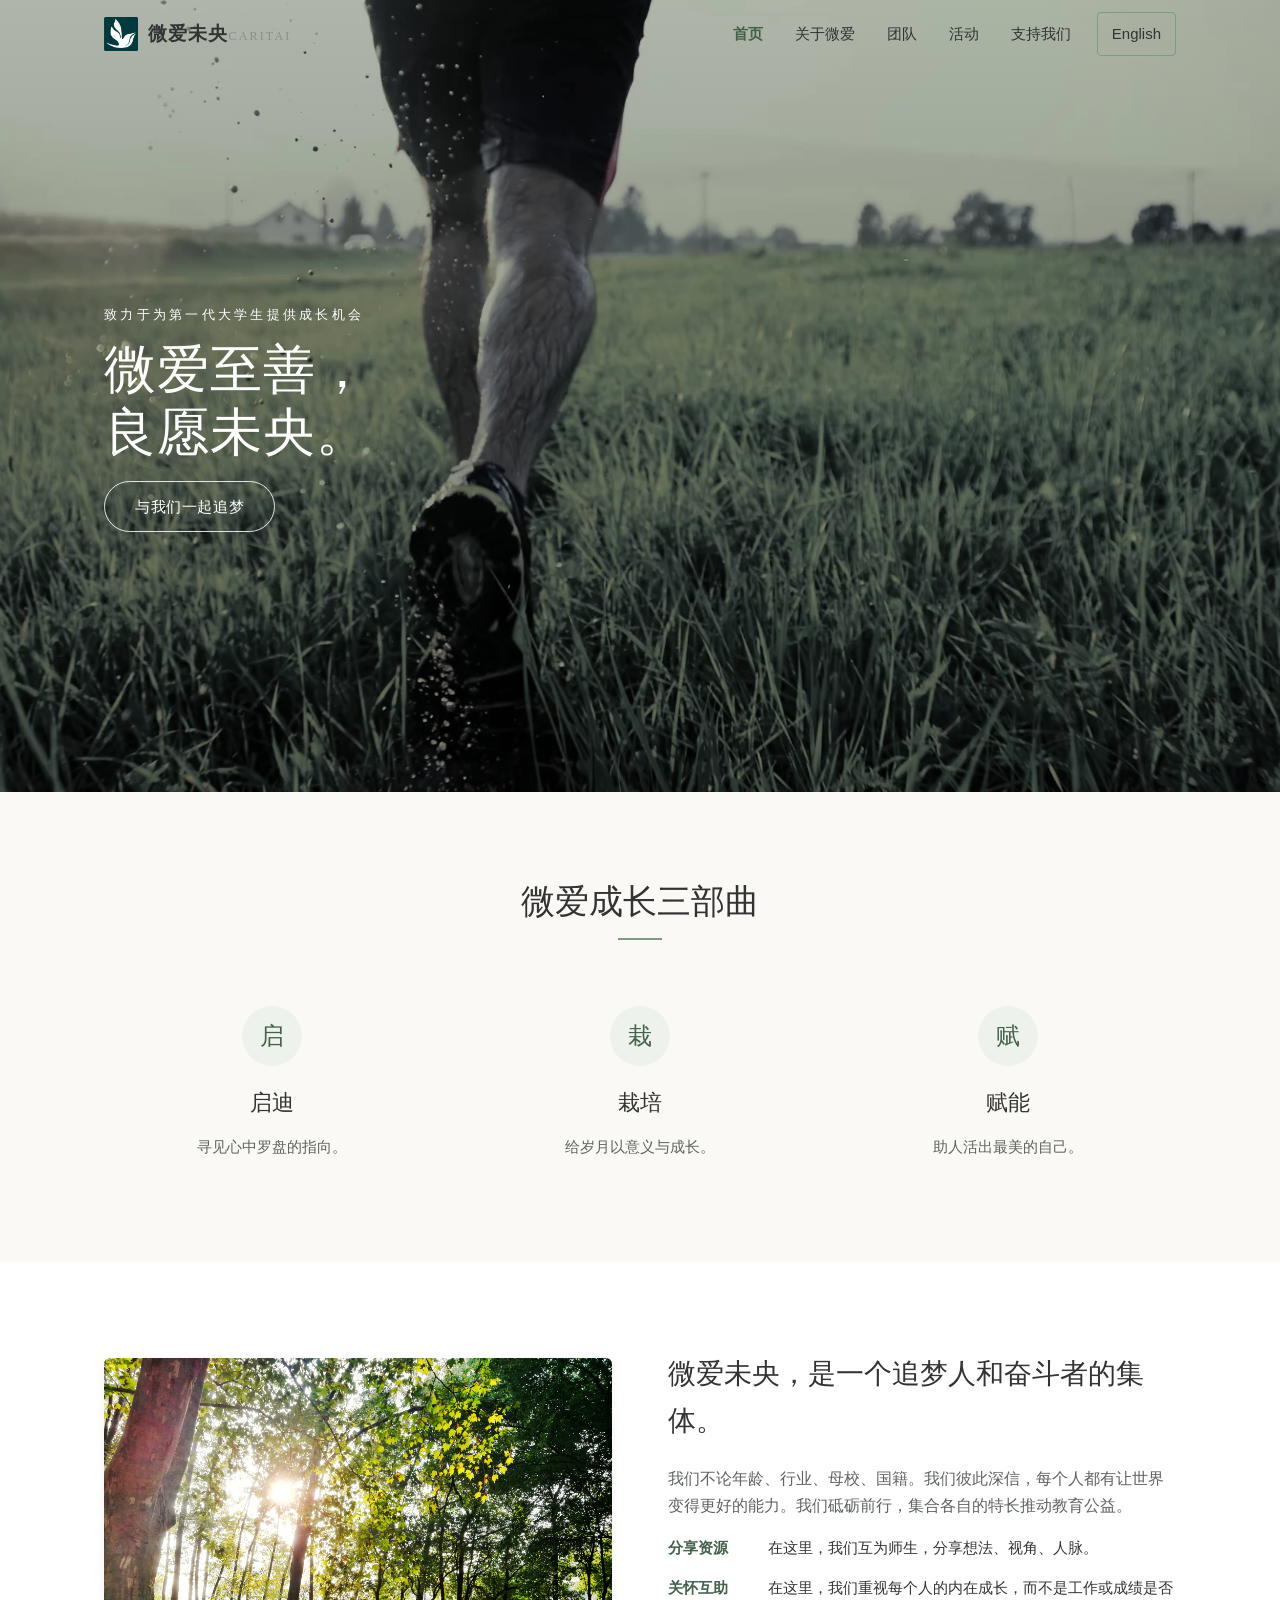
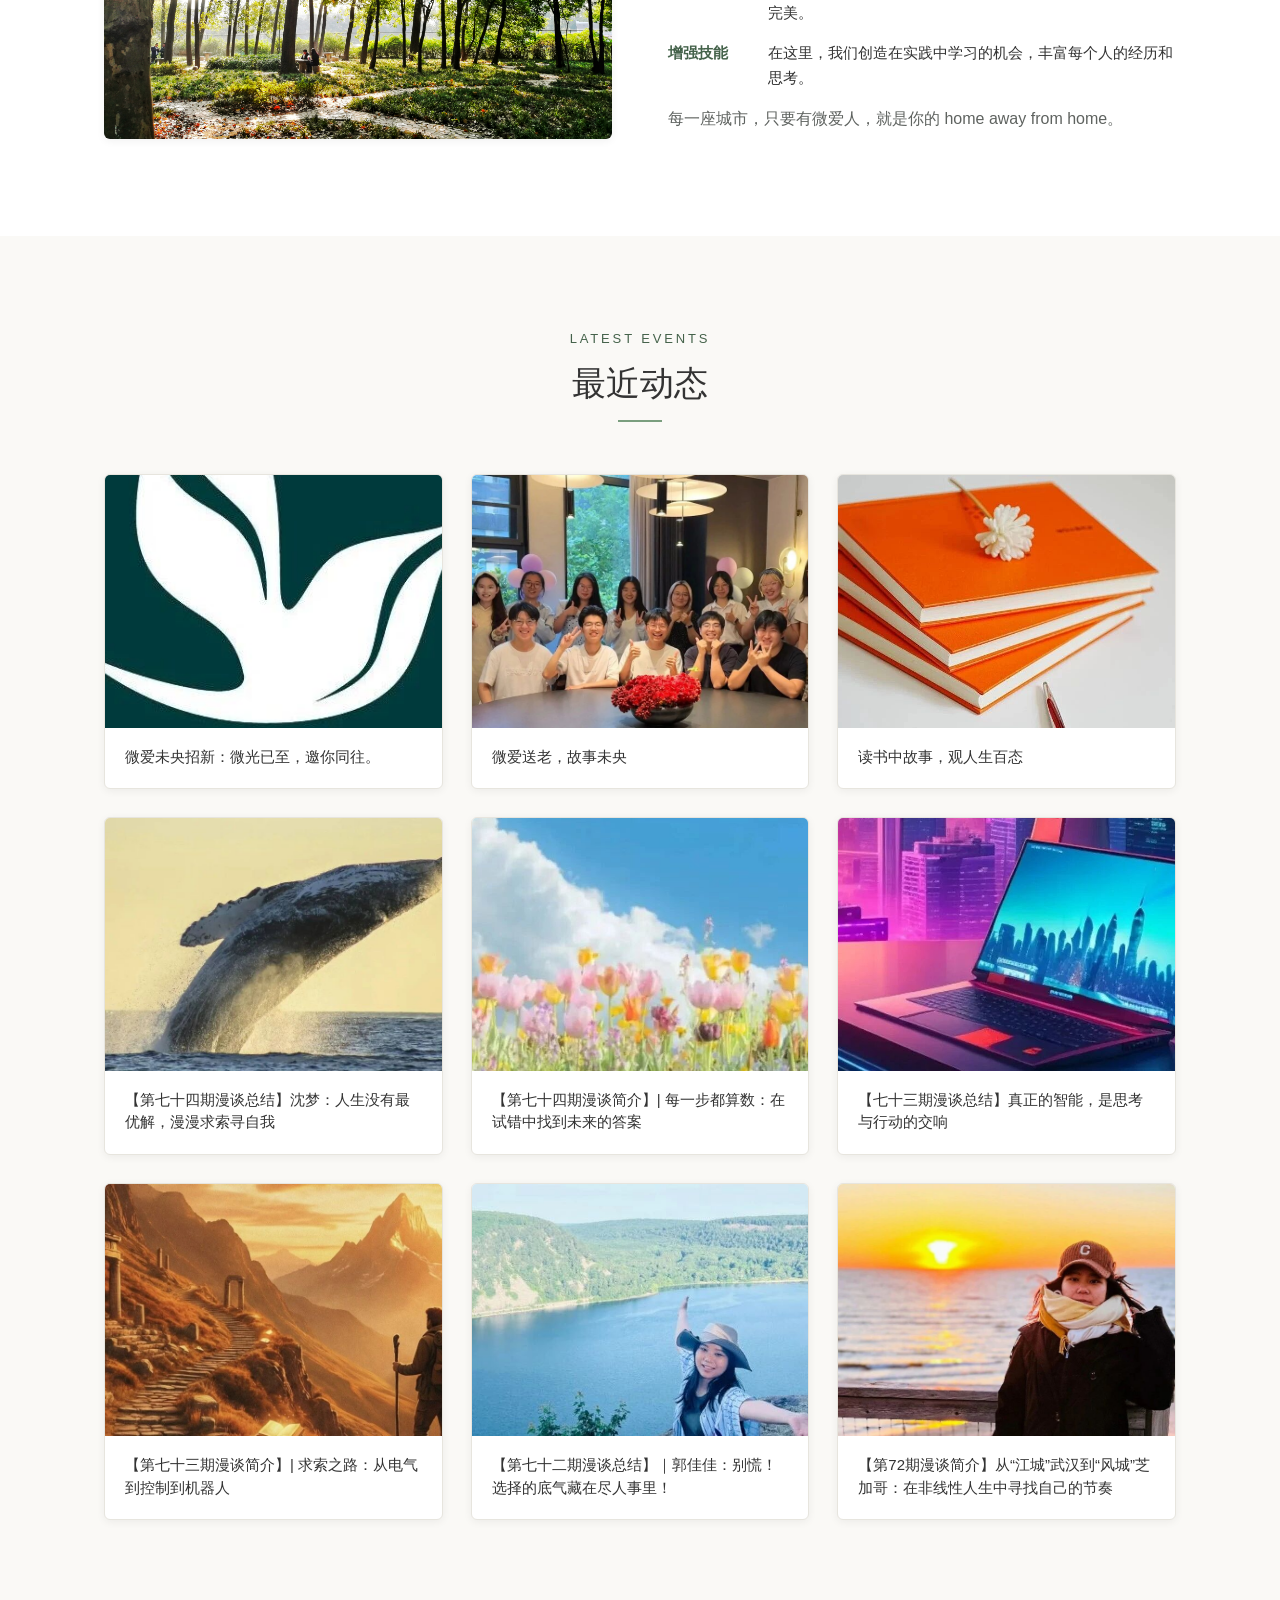
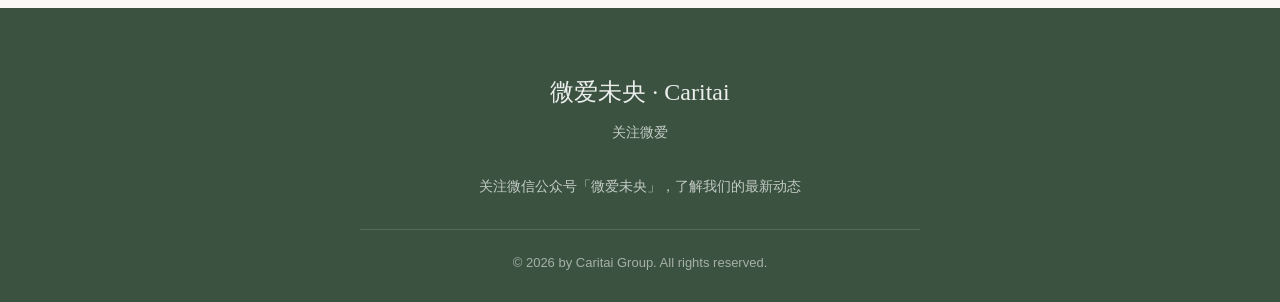
==== commit a9e52895: "首页三部曲区块标题改为「The Caritai Mission」并移除英文小标签，下方 About 区块保留「The Caritai Journey」" ====
--- a/index.html
+++ b/index.html
@@ -34,7 +34,6 @@
   <section class="section" id="more">
     <div class="container">
       <div class="section-head">
-        <span class="eyebrow">The Caritai Journey</span>
         <h2 class="section-title">微爱成长三部曲</h2>
         <div class="section-divider"></div>
       </div>
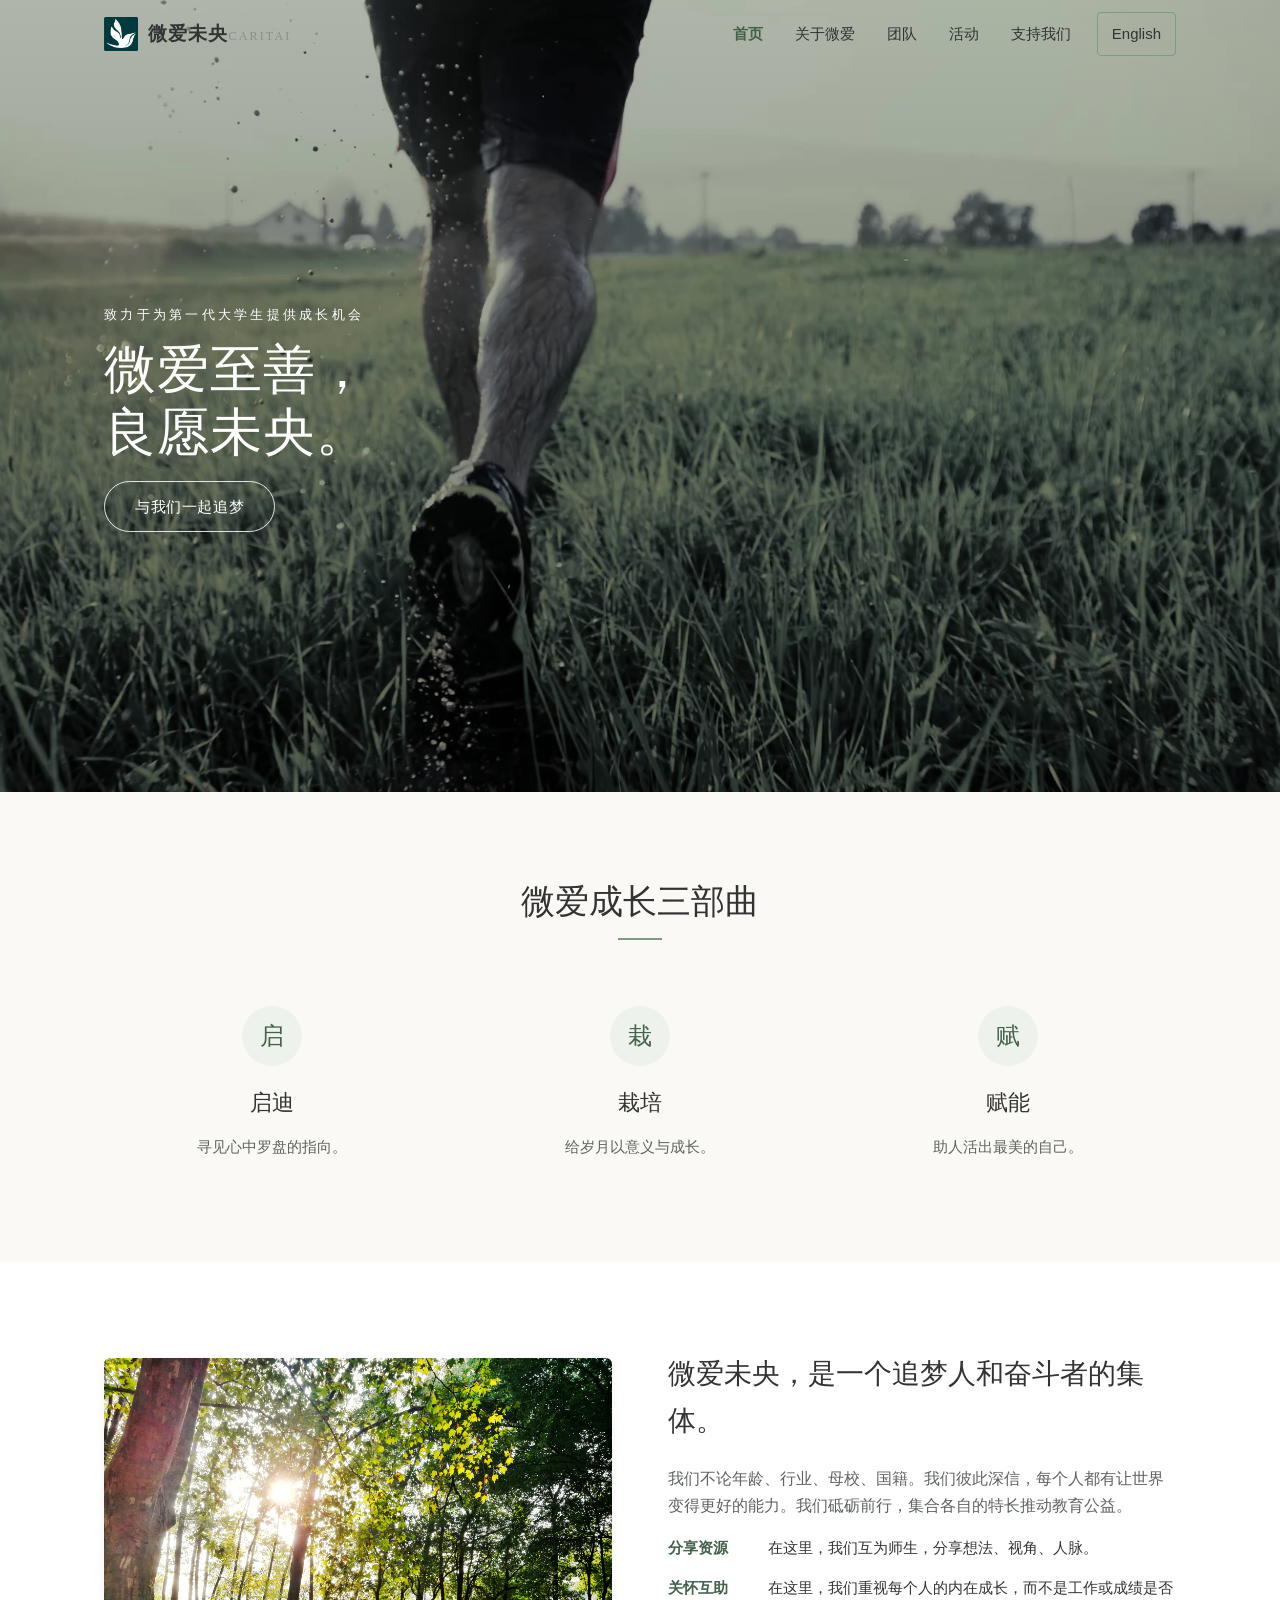
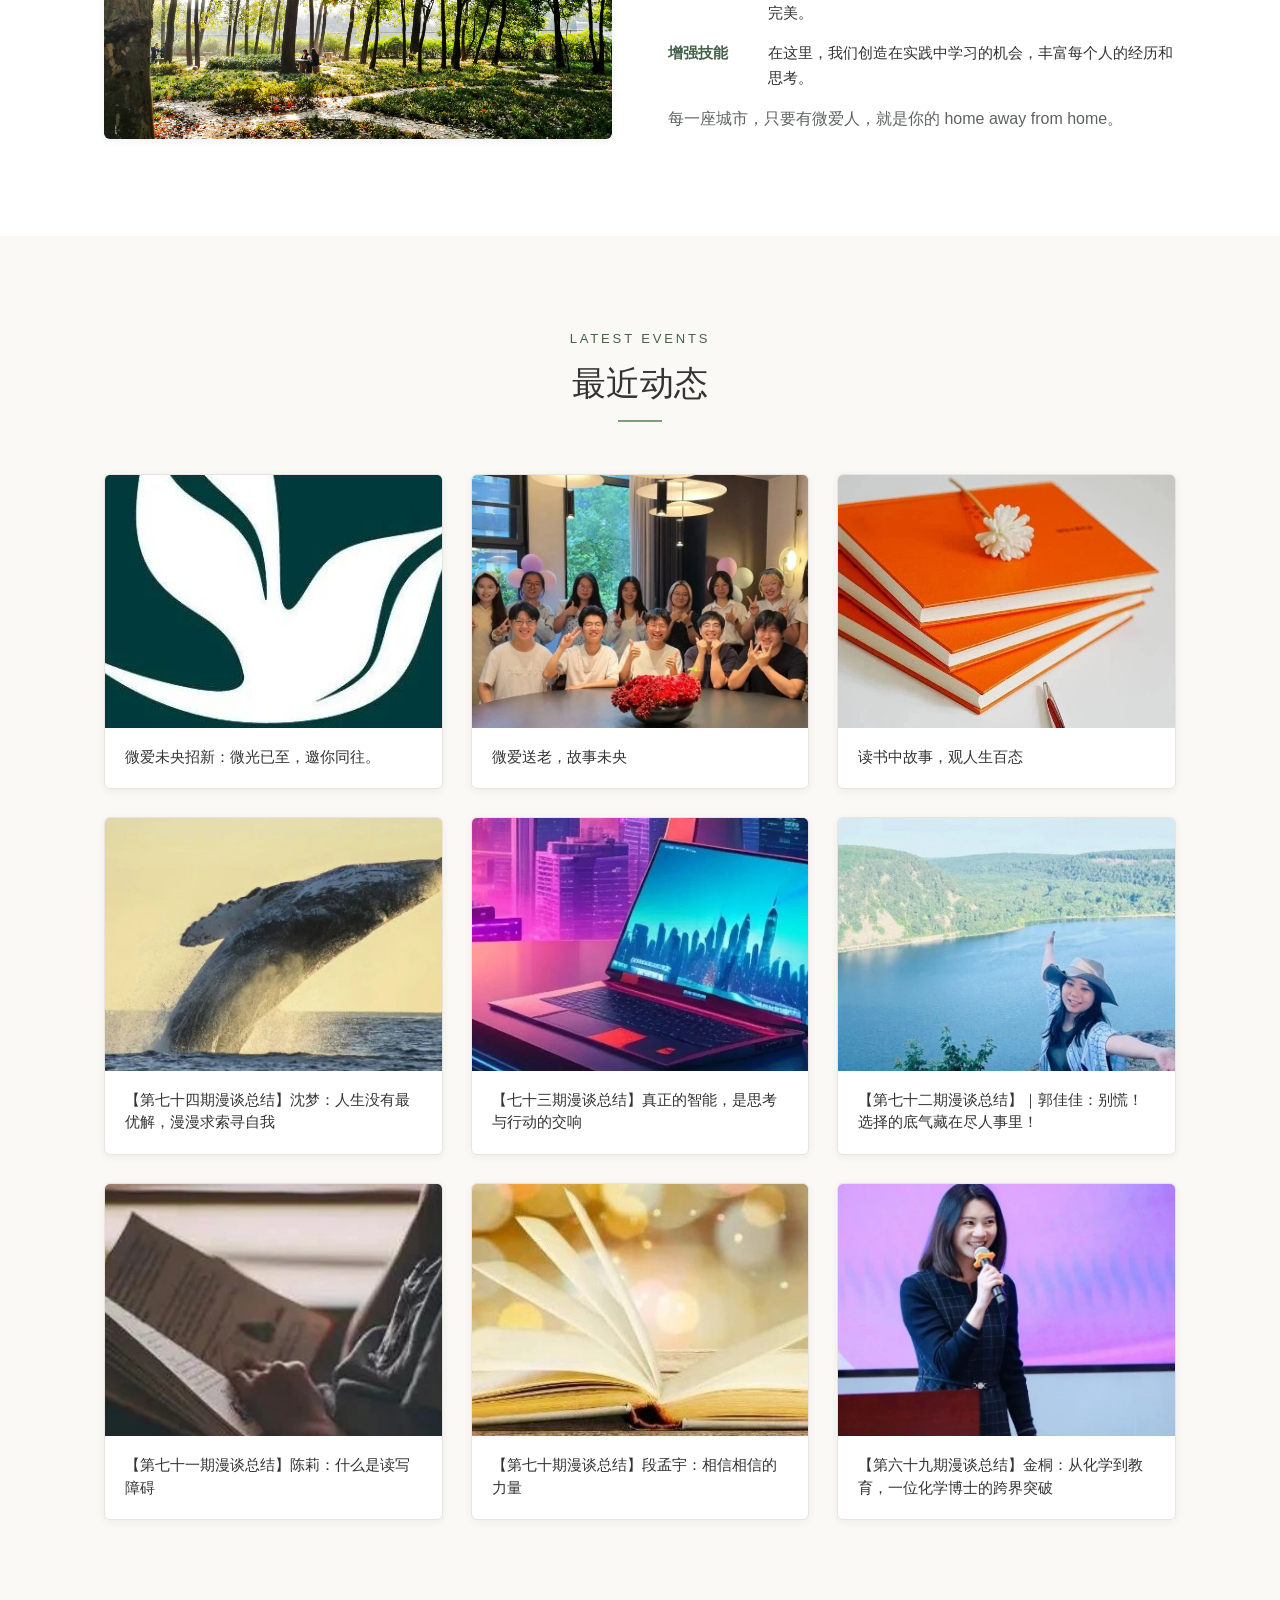
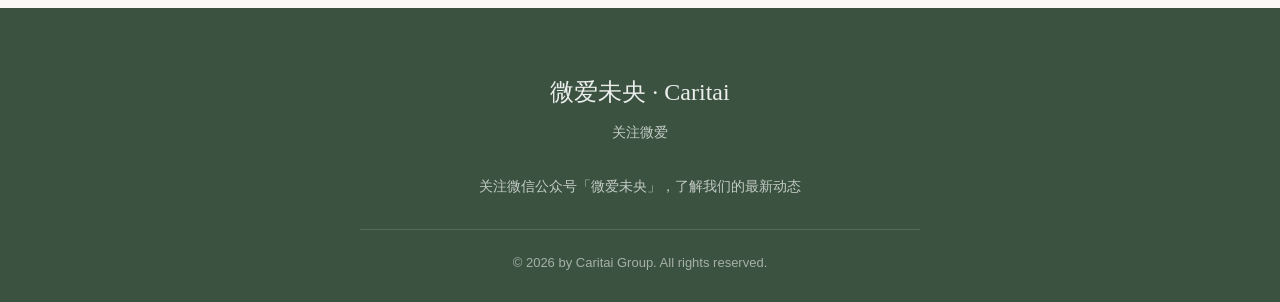
==== commit b95c2dae: "动态卡片精简为9条并更新至第69期 —— 中英文首页与活动页删除74/73/72期简介与Preview卡片、仅保留讲座总结，新增71期（陈莉：什么是读写障碍）、70期（段孟宇：相信相信的力量）、69期" ====
--- a/index.html
+++ b/index.html
@@ -101,25 +101,25 @@
           <div class="news-thumb"><img src="assets/pages/events_13.jpg" alt="第七十四期漫谈总结" loading="lazy"></div>
           <div class="news-body"><div class="news-title">【第七十四期漫谈总结】沈梦：人生没有最优解，漫漫求索寻自我</div></div>
         </a>
-        <a class="news-card" href="https://mp.weixin.qq.com/s/PlX66valSz_LYo167DUjwA" target="_blank" rel="noopener">
-          <div class="news-thumb"><img src="assets/pages/events_14.jpg" alt="第七十四期漫谈简介" loading="lazy"></div>
-          <div class="news-body"><div class="news-title">【第七十四期漫谈简介】| 每一步都算数：在试错中找到未来的答案</div></div>
-        </a>
         <a class="news-card" href="https://mp.weixin.qq.com/s/SyvZ1BKLvP7kO9WJv7mDYw" target="_blank" rel="noopener">
           <div class="news-thumb"><img src="assets/pages/events_15.jpg" alt="第七十三期漫谈总结" loading="lazy"></div>
           <div class="news-body"><div class="news-title">【七十三期漫谈总结】真正的智能，是思考与行动的交响</div></div>
-        </a>
-        <a class="news-card" href="https://mp.weixin.qq.com/s/Ur8xzYMeUir6riudVeTd_Q" target="_blank" rel="noopener">
-          <div class="news-thumb"><img src="assets/pages/events_16.jpg" alt="第七十三期漫谈简介" loading="lazy"></div>
-          <div class="news-body"><div class="news-title">【第七十三期漫谈简介】| 求索之路：从电气到控制到机器人</div></div>
         </a>
         <a class="news-card" href="https://mp.weixin.qq.com/s/G4HsUP7BuJzunibqcmYxPg" target="_blank" rel="noopener">
           <div class="news-thumb"><img src="assets/pages/events_17.jpg" alt="第七十二期漫谈总结" loading="lazy"></div>
           <div class="news-body"><div class="news-title">【第七十二期漫谈总结】｜郭佳佳：别慌！选择的底气藏在尽人事里！</div></div>
         </a>
-        <a class="news-card" href="https://mp.weixin.qq.com/s/bnsnNTqCmqs3Mq-PsCJLwQ" target="_blank" rel="noopener">
-          <div class="news-thumb"><img src="assets/pages/events_18.jpg" alt="第七十二期漫谈简介" loading="lazy"></div>
-          <div class="news-body"><div class="news-title">【第72期漫谈简介】从“江城”武汉到“风城”芝加哥：在非线性人生中寻找自己的节奏</div></div>
+        <a class="news-card" href="https://mp.weixin.qq.com/s/k024VwPIhWuQVT4IUnrxKw" target="_blank" rel="noopener">
+          <div class="news-thumb"><img src="assets/pages/events_22.jpg" alt="第七十一期漫谈总结" loading="lazy"></div>
+          <div class="news-body"><div class="news-title">【第七十一期漫谈总结】陈莉：什么是读写障碍</div></div>
+        </a>
+        <a class="news-card" href="https://mp.weixin.qq.com/s/V0sjPCAcywLU9LtFtu__jQ" target="_blank" rel="noopener">
+          <div class="news-thumb"><img src="assets/pages/events_23.jpg" alt="第七十期漫谈总结" loading="lazy"></div>
+          <div class="news-body"><div class="news-title">【第七十期漫谈总结】段孟宇：相信相信的力量</div></div>
+        </a>
+        <a class="news-card" href="https://mp.weixin.qq.com/s/FWQqP68Fqor5gVHJUPcM7Q" target="_blank" rel="noopener">
+          <div class="news-thumb"><img src="assets/pages/events_19.jpg" alt="第六十九期漫谈总结" loading="lazy"></div>
+          <div class="news-body"><div class="news-title">【第六十九期漫谈总结】金桐：从化学到教育，一位化学博士的跨界突破</div></div>
         </a>
       </div>
     </div>
